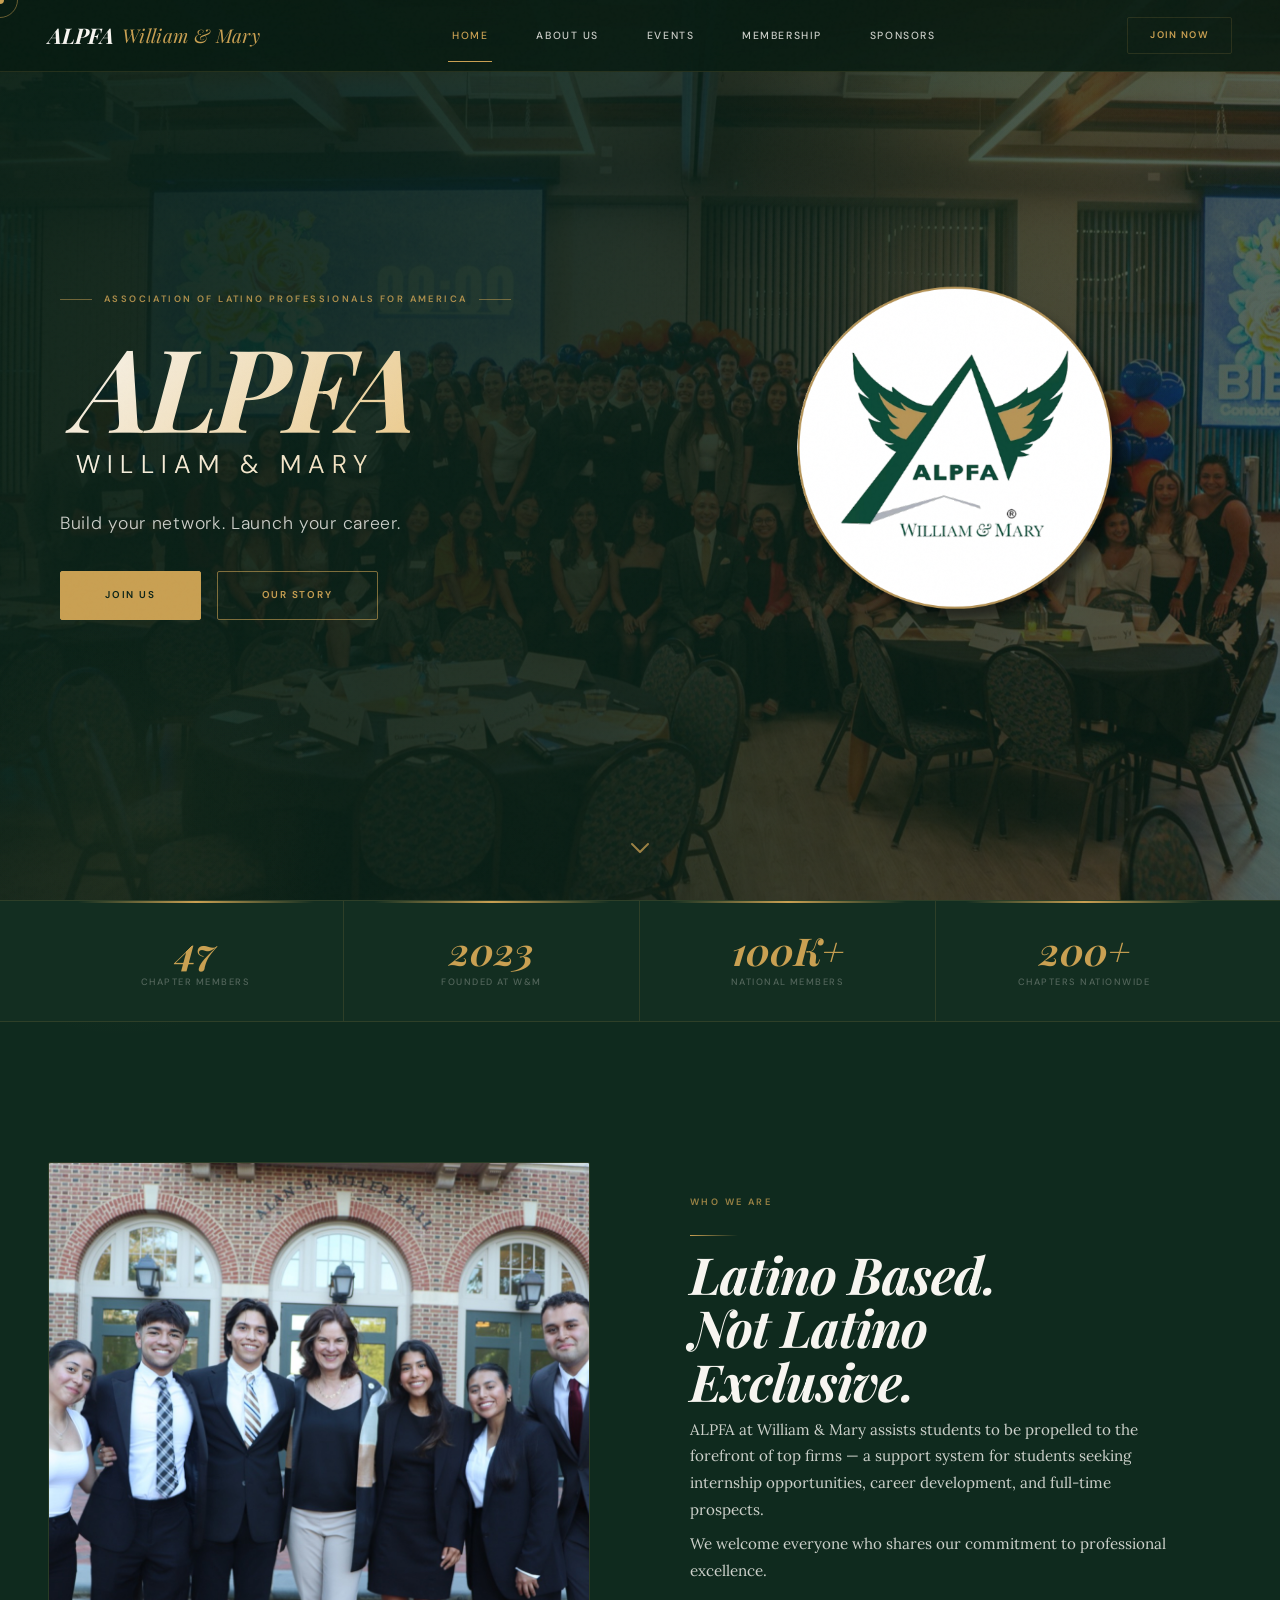
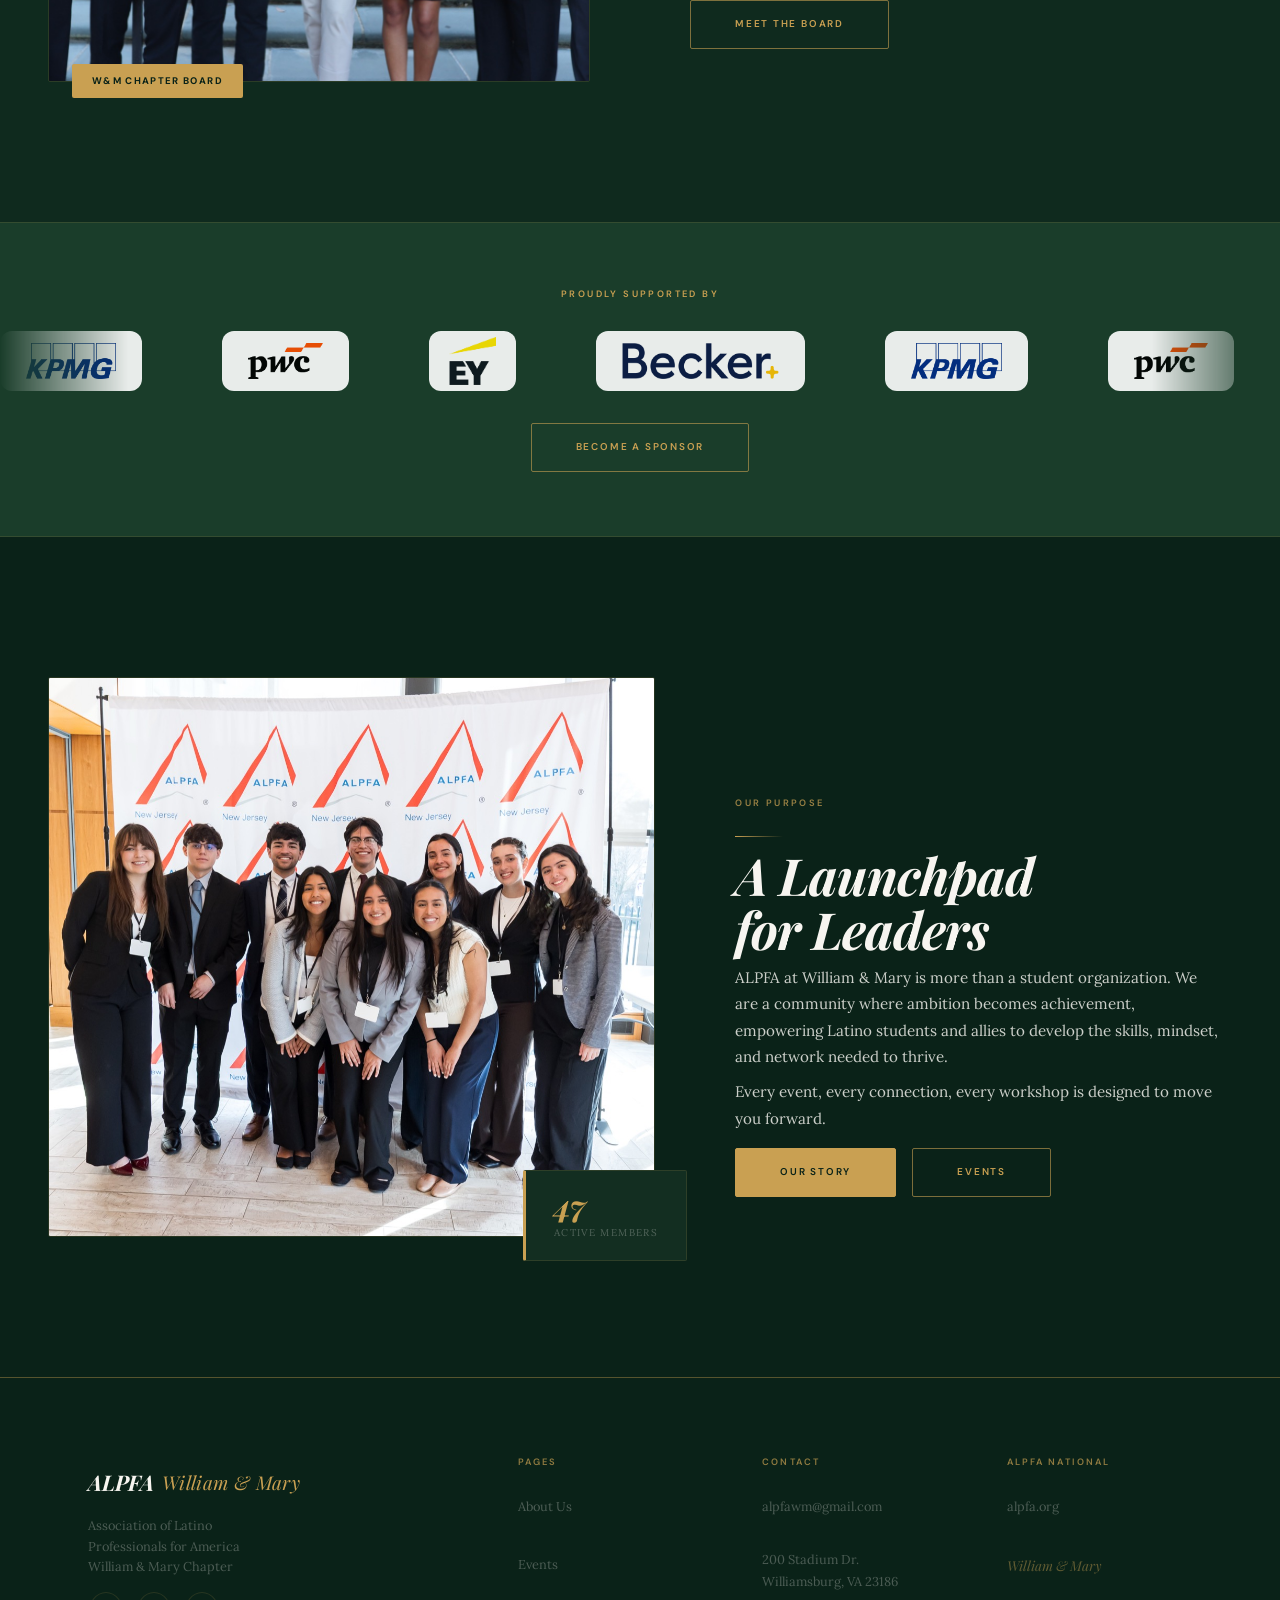
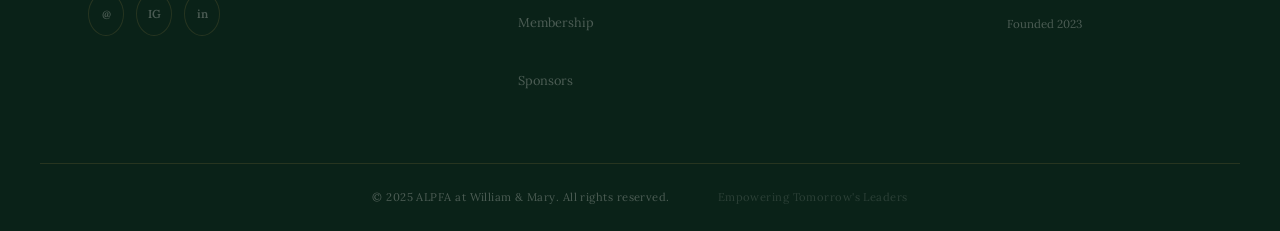
==== index.html @ 6ece6c18 "New ALPFA W&M logo on hero, reduce Past Events top spacing Co-Authored-By: Claude Sonnet 4.6 <norepl" ====
<!DOCTYPE html>
<html lang="en">
<head>
  <meta charset="UTF-8" />
  <meta name="viewport" content="width=device-width, initial-scale=1.0" />
  <title>ALPFA at William & Mary</title>
  <link rel="preconnect" href="https://fonts.googleapis.com" />
  <link rel="preconnect" href="https://fonts.gstatic.com" crossorigin />
  <link href="https://fonts.googleapis.com/css2?family=Lora:ital,wght@0,400;0,500;0,600;1,400&family=DM+Sans:wght@400;500;600;700&family=Playfair+Display:ital,wght@0,700;1,400;1,600;1,700&display=swap" rel="stylesheet" />
  <link rel="stylesheet" href="css/style.css" />
</head>
<body>

  <div class="cursor-dot" id="cursorDot"></div>
  <div class="cursor-ring" id="cursorRing"></div>

  <!-- NAV -->
  <header id="nav">
    <div class="nav-inner">
      <a href="index.html" class="logo-text">ALPFA <em>William &amp; Mary</em></a>
      <div class="nav-links">
        <a href="index.html" class="active">Home</a>
        <a href="about.html">About Us</a>
        <a href="events.html">Events</a>
        <a href="membership.html">Membership</a>
        <a href="sponsors.html">Sponsors</a>
      </div>
      <a href="membership.html" class="nav-cta">Join Now</a>
      <button class="hamburger" id="hamburger" aria-label="Menu">
        <span></span><span></span><span></span>
      </button>
    </div>
  </header>

  <div class="mobile-nav" id="mobileNav">
    <a href="index.html">Home</a>
    <a href="about.html">About Us</a>
    <a href="events.html">Events</a>
    <a href="membership.html">Membership</a>
    <a href="sponsors.html">Sponsors</a>
    <a href="membership.html" class="btn btn-gold" style="margin-top:8px;text-align:center;">Join Now</a>
  </div>

  <main>

    <!-- HERO — cinematic full-bleed, logo on right -->
    <section class="hero">
      <div class="hero-bg">
        <img src="images/hero.jpg" alt="ALPFA W&M Chapter" />
      </div>
      <div class="orb orb-1"></div>
      <div class="orb orb-2"></div>

      <div class="hero-content">
        <div class="hero-text" data-reveal="left">
          <p class="hero-eyebrow">Association of Latino Professionals for America</p>
          <h1 class="hero-title">ALPFA<span class="hero-subtitle">William &amp; Mary</span></h1>
          <p class="hero-tagline">Build your network. Launch your career.</p>
          <div class="hero-actions">
            <a href="membership.html" class="btn btn-gold">Join Us</a>
            <a href="about.html" class="btn btn-outline">Our Story</a>
          </div>
        </div>

        <div class="hero-right-col" data-reveal="fade">
          <div class="hero-logo-wrap">
            <img src="images/new alpfa logo.png" alt="ALPFA William &amp; Mary" class="hero-logo-img" />
          </div>
        </div>
      </div>

      <div class="hero-scroll">
        <svg viewBox="0 0 24 24" fill="none" stroke-width="1.5" stroke-linecap="round" stroke-linejoin="round">
          <polyline points="6 9 12 15 18 9"></polyline>
        </svg>
      </div>
    </section>

    <!-- STATS BAR -->
    <section class="stats-bar">
      <div class="stats-inner">
        <div class="stat-item" data-reveal="up">
          <span class="stat-num" data-count="47">47</span>
          <span class="stat-lbl">Chapter Members</span>
        </div>
        <div class="stat-item" data-reveal="up" style="transition-delay:.1s">
          <span class="stat-num">2023</span>
          <span class="stat-lbl">Founded at W&amp;M</span>
        </div>
        <div class="stat-item" data-reveal="up" style="transition-delay:.2s">
          <span class="stat-num" data-count="100" data-suffix="K+">100K+</span>
          <span class="stat-lbl">National Members</span>
        </div>
        <div class="stat-item" data-reveal="up" style="transition-delay:.3s">
          <span class="stat-num" data-count="200" data-suffix="+">200+</span>
          <span class="stat-lbl">Chapters Nationwide</span>
        </div>
      </div>
    </section>

    <!-- ABOUT PREVIEW — photo left, text right, wider image -->
    <section class="section section-mid">
      <div class="two-col">
        <div class="about-img-stack" data-reveal="left">
          <div class="image-frame" style="height:520px;">
            <img src="images/about.jpg" alt="ALPFA W&M Board" loading="lazy" style="object-position:center top;" />
          </div>
          <div class="img-caption-pill">W&amp;M Chapter Board</div>
        </div>
        <div class="col-content" data-reveal="right">
          <span class="section-label">Who We Are</span>
          <div class="gold-line"></div>
          <h2>Latino Based.<br />Not Latino<br />Exclusive.</h2>
          <p>ALPFA at William &amp; Mary assists students to be propelled to the forefront of top firms — a support system for students seeking internship opportunities, career development, and full-time prospects.</p>
          <p>We welcome everyone who shares our commitment to professional excellence.</p>
          <div class="actions">
            <a href="about.html" class="btn btn-outline">Meet the Board</a>
          </div>
        </div>
      </div>
    </section>

    <!-- SPONSOR MARQUEE -->
    <section class="sponsor-marquee-section">
      <p class="marquee-label" data-reveal="up">Proudly Supported By</p>
      <div class="marquee-track" aria-label="Our sponsors">
        <div class="marquee-inner">
          <img src="images/KPMG_blue_logo.svg.png" alt="KPMG" class="marquee-logo" />
          <img src="images/PwC_Company_Logo.svg.png" alt="PwC" class="marquee-logo" />
          <img src="images/EY_logo_2019.svg.png" alt="EY" class="marquee-logo marquee-logo-ey" />
          <img src="images/Becker_Professional_Education_logo.svg.png" alt="Becker" class="marquee-logo" />
          <img src="images/KPMG_blue_logo.svg.png" alt="KPMG" class="marquee-logo" />
          <img src="images/PwC_Company_Logo.svg.png" alt="PwC" class="marquee-logo" />
          <img src="images/EY_logo_2019.svg.png" alt="EY" class="marquee-logo marquee-logo-ey" />
          <img src="images/Becker_Professional_Education_logo.svg.png" alt="Becker" class="marquee-logo" />
        </div>
        <div class="marquee-inner" aria-hidden="true">
          <img src="images/KPMG_blue_logo.svg.png" alt="" class="marquee-logo" />
          <img src="images/PwC_Company_Logo.svg.png" alt="" class="marquee-logo" />
          <img src="images/EY_logo_2019.svg.png" alt="" class="marquee-logo" />
          <img src="images/Becker_Professional_Education_logo.svg.png" alt="" class="marquee-logo" />
          <img src="images/KPMG_blue_logo.svg.png" alt="" class="marquee-logo" />
          <img src="images/PwC_Company_Logo.svg.png" alt="" class="marquee-logo" />
          <img src="images/EY_logo_2019.svg.png" alt="" class="marquee-logo" />
          <img src="images/Becker_Professional_Education_logo.svg.png" alt="" class="marquee-logo" />
        </div>
      </div>
      <a href="sponsors.html" class="btn btn-outline" data-reveal="up" style="margin-top:32px;">Become a Sponsor</a>
    </section>

    <!-- MISSION — Our Purpose -->
    <section class="section section-deep">
      <div class="mission-layout">
        <div class="mission-image-col" data-reveal="left">
          <div class="image-frame" style="height:560px;">
            <img src="images/dc.jpg" alt="ALPFA W&M members" loading="lazy" />
          </div>
          <div class="float-card" data-reveal="up" style="transition-delay:.3s">
            <strong>47</strong>
            <span>Active Members</span>
          </div>
        </div>
        <div class="col-content" data-reveal="right">
          <span class="section-label" style="margin-top:80px;">Our Purpose</span>
          <div class="gold-line"></div>
          <h2>A Launchpad<br />for Leaders</h2>
          <p>ALPFA at William &amp; Mary is more than a student organization. We are a community where ambition becomes achievement, empowering Latino students and allies to develop the skills, mindset, and network needed to thrive.</p>
          <p>Every event, every connection, every workshop is designed to move you forward.</p>
          <div class="actions" style="margin-top:8px;">
            <a href="about.html" class="btn btn-gold">Our Story</a>
            <a href="events.html" class="btn btn-outline">Events</a>
          </div>
        </div>
      </div>
    </section>

  </main>

  <!-- FOOTER -->
  <footer>
    <div class="footer-inner">
      <div class="footer-brand">
        <a href="index.html" class="logo-text">ALPFA <em>William &amp; Mary</em></a>
        <p>Association of Latino Professionals for America<br />William &amp; Mary Chapter</p>
        <div class="footer-socials">
          <a href="mailto:alpfawm@gmail.com" aria-label="Email">@</a>
          <a href="https://www.instagram.com/alpfawm/" target="_blank" rel="noopener" aria-label="Instagram">IG</a>
          <a href="https://www.linkedin.com/company/alpfa-at-william-mary/" target="_blank" rel="noopener" aria-label="LinkedIn">in</a>
        </div>
      </div>
      <div class="footer-col">
        <h4>Pages</h4>
        <a href="about.html">About Us</a>
        <a href="events.html">Events</a>
        <a href="membership.html">Membership</a>
        <a href="sponsors.html">Sponsors</a>
      </div>
      <div class="footer-col">
        <h4>Contact</h4>
        <p>alpfawm@gmail.com</p>
        <p>200 Stadium Dr.<br />Williamsburg, VA 23186</p>
      </div>
      <div class="footer-col">
        <h4>ALPFA National</h4>
        <a href="https://alpfa.org" target="_blank" rel="noopener">alpfa.org</a>
        <p class="wm-text">William &amp; Mary</p>
        <p style="font-size:0.72rem;color:var(--white-faint);">Founded 2023</p>
      </div>
    </div>
    <div class="footer-bottom">
      <p>© 2025 ALPFA at William &amp; Mary. All rights reserved.</p>
      <p style="opacity:0.5;">Empowering Tomorrow's Leaders</p>
    </div>
  </footer>

  <script src="js/main.js"></script>
</body>
</html>
---- css/style.css ----
/* ============================================
   ALPFA W&M — Design System
   Playfair Display + Inter
   ============================================ */

@import url('https://fonts.googleapis.com/css2?family=Lora:ital,wght@0,400;0,500;0,600;1,400&family=DM+Sans:wght@400;500;600;700&family=Playfair+Display:ital,wght@0,700;1,400;1,600;1,700&display=swap');
/* font-display handled by Google Fonts &display=swap param */

/* ============================================
   VARIABLES
   ============================================ */

:root {
  --green-deep:  #0A2218;
  --green-mid:   #0F2A1E;
  --green-card:  #132E21;
  --green-light: #1A3D2A;
  --gold:        #C9A052;
  --gold-light:  #E8C27A;
  --gold-dim:    rgba(201,160,82,0.15);
  --gold-glow:   rgba(201,160,82,0.08);
  --white:       #F7F5F0;
  --white-dim:   rgba(247,245,240,0.82);
  --white-faint: rgba(247,245,240,0.28);
  --glass:       rgba(8,28,18,0.85);
  --nav-h:       72px;
}

/* ============================================
   RESET + BASE
   ============================================ */

*, *::before, *::after { box-sizing: border-box; margin: 0; padding: 0; }

html {
  scroll-behavior: smooth;
  font-size: 16px;
  cursor: none;
}

body {
  font-family: 'Lora', Georgia, serif;
  background: var(--green-deep);
  color: var(--white-dim);
  line-height: 1.7;
  -webkit-font-smoothing: antialiased;
  -moz-osx-font-smoothing: grayscale;
  overflow-x: hidden;
}

h1, h2, h3, h4 {
  font-family: 'Playfair Display', Georgia, serif;
  font-style: italic;
  color: var(--white);
  line-height: 1.05;
}

a { color: inherit; text-decoration: none; }

img {
  display: block;
  width: 100%;
  height: 100%;
  object-fit: cover;
}

/* ============================================
   CUSTOM CURSOR
   ============================================ */

.cursor-dot {
  position: fixed;
  width: 8px; height: 8px;
  background: var(--gold);
  border-radius: 50%;
  pointer-events: none;
  z-index: 99999;
  transform: translate(-50%, -50%);
  transition: transform 0.1s ease, width 0.3s ease, height 0.3s ease, opacity 0.3s ease;
  mix-blend-mode: normal;
}

.cursor-ring {
  position: fixed;
  width: 36px; height: 36px;
  border: 1px solid rgba(201,160,82,0.5);
  border-radius: 50%;
  pointer-events: none;
  z-index: 99998;
  transform: translate(-50%, -50%);
  transition: transform 0.12s ease, width 0.3s ease, height 0.3s ease, opacity 0.3s ease, border-color 0.3s ease;
}

.cursor-dot.hover  { width: 14px; height: 14px; }
.cursor-ring.hover { width: 56px; height: 56px; border-color: rgba(201,160,82,0.8); }

/* ============================================
   NOISE TEXTURE OVERLAY
   ============================================ */

body::before {
  content: '';
  position: fixed;
  inset: 0;
  background-image: url("data:image/svg+xml,%3Csvg viewBox='0 0 256 256' xmlns='http://www.w3.org/2000/svg'%3E%3Cfilter id='noise'%3E%3CfeTurbulence type='fractalNoise' baseFrequency='0.9' numOctaves='4' stitchTiles='stitch'/%3E%3C/filter%3E%3Crect width='100%25' height='100%25' filter='url(%23noise)' opacity='0.04'/%3E%3C/svg%3E");
  pointer-events: none;
  z-index: 9998;
  opacity: 0.4;
}

/* ============================================
   UTILITIES
   ============================================ */

.container {
  max-width: 1200px;
  margin: 0 auto;
  padding: 0 48px;
}

.section-label {
  display: block;
  font-family: 'DM Sans', sans-serif;
  font-style: normal;
  font-size: 0.58rem;
  font-weight: 600;
  letter-spacing: 0.26em;
  text-transform: uppercase;
  color: var(--gold);
  opacity: 0.75;
  margin-bottom: 16px;
}

.logo-text {
  font-family: 'Playfair Display', Georgia, serif;
  font-style: italic;
  font-size: 1.35rem;
  font-weight: 700;
  color: var(--white);
  letter-spacing: -0.01em;
  display: flex;
  align-items: center;
  gap: 8px;
}

.logo-text em {
  color: var(--gold);
  font-style: italic;
  font-size: 0.88em;
  font-weight: 400;
  letter-spacing: 0.02em;
}

.logo-img {
  height: 40px;
  width: auto;
  mix-blend-mode: multiply;
  filter: brightness(1.1) contrast(1.1);
  flex-shrink: 0;
}

/* On dark bg, multiply blends white to transparent */
#nav .logo-img,
footer .logo-img {
  mix-blend-mode: screen;
  filter: brightness(1.8) saturate(0.8);
  opacity: 0.92;
}

/* Buttons */
.btn {
  display: inline-block;
  font-family: 'DM Sans', sans-serif;
  font-style: normal;
  font-size: 0.62rem;
  font-weight: 600;
  letter-spacing: 0.18em;
  text-transform: uppercase;
  padding: 15px 44px;
  border-radius: 2px;
  cursor: none;
  transition: all 0.35s cubic-bezier(0.16,1,0.3,1);
  position: relative;
  overflow: hidden;
}

.btn::after {
  content: '';
  position: absolute;
  inset: 0;
  background: rgba(255,255,255,0.08);
  opacity: 0;
  transition: opacity 0.3s ease;
}

.btn:hover::after { opacity: 1; }

.btn-gold {
  background: var(--gold);
  color: var(--green-deep);
  border: 1px solid var(--gold);
}

.btn-gold:hover {
  background: var(--gold-light);
  box-shadow: 0 0 50px rgba(201,160,82,0.4);
  transform: translateY(-2px);
}

.btn-outline {
  background: transparent;
  color: var(--gold);
  border: 1px solid rgba(201,160,82,0.6);
}

.btn-outline:hover {
  border-color: var(--gold);
  background: rgba(201,160,82,0.08);
  box-shadow: 0 0 30px rgba(201,160,82,0.15);
  transform: translateY(-2px);
}

/* Image frames */
.image-frame {
  position: relative;
  width: 100%;
  height: 100%;
  overflow: hidden;
  border: 1px solid var(--gold-dim);
  border-radius: 2px;
}

.image-frame img {
  position: absolute;
  inset: 0;
  opacity: 0;
  transition: opacity 0.6s ease;
}

/* JS adds .loaded — but also fade in on natural load */
.image-frame img.loaded { opacity: 1; }
.image-frame img[src]:not([src=""]) { opacity: 1; }

.img-placeholder {
  width: 100%;
  height: 100%;
  min-height: 360px;
  background: linear-gradient(135deg, var(--green-card) 0%, var(--green-light) 100%);
  display: flex;
  flex-direction: column;
  align-items: center;
  justify-content: center;
  gap: 12px;
  border: 1px dashed rgba(201,160,82,0.2);
}

.img-placeholder span {
  font-family: 'DM Sans', sans-serif;
  font-style: normal;
  font-size: 0.58rem;
  letter-spacing: 0.2em;
  text-transform: uppercase;
  color: rgba(201,160,82,0.35);
}

.img-placeholder svg {
  width: 32px;
  height: 32px;
  opacity: 0.2;
  fill: var(--gold);
}

/* Dividers */
.gold-line {
  width: 48px; height: 1px;
  background: linear-gradient(90deg, var(--gold), transparent);
  margin-bottom: 4px;
}

/* ============================================
   SCROLL REVEAL
   ============================================ */

[data-reveal] {
  opacity: 0;
  transition: opacity 0.9s cubic-bezier(0.16,1,0.3,1),
              transform 0.9s cubic-bezier(0.16,1,0.3,1);
}

[data-reveal="up"]    { transform: translateY(48px); }
[data-reveal="left"]  { transform: translateX(-48px); }
[data-reveal="right"] { transform: translateX(48px); }
[data-reveal="fade"]  { transform: none; }
[data-reveal="scale"] { transform: scale(0.94); }

[data-reveal].visible {
  opacity: 1;
  transform: none;
}

/* ============================================
   NAV
   ============================================ */

#nav {
  position: fixed;
  top: 0; left: 0; right: 0;
  z-index: 9000;
  height: var(--nav-h);
  background: var(--glass);
  backdrop-filter: blur(28px);
  -webkit-backdrop-filter: blur(28px);
  border-bottom: 1px solid var(--gold-dim);
  transition: background 0.4s ease;
}

#nav.scrolled { background: rgba(8,28,18,0.97); }

.nav-inner {
  max-width: 1280px;
  margin: 0 auto;
  padding: 0 48px;
  height: 100%;
  display: flex;
  align-items: center;
  justify-content: space-between;
}

.nav-links {
  display: flex;
  align-items: center;
  gap: 40px;
}

.nav-links a {
  font-family: 'DM Sans', sans-serif;
  font-style: normal;
  font-size: 0.65rem;
  font-weight: 500;
  letter-spacing: 0.15em;
  text-transform: uppercase;
  color: var(--white-dim);
  position: relative;
  cursor: none;
  transition: color 0.25s ease;
  padding: 12px 4px;
  min-height: 44px;
  display: inline-flex;
  align-items: center;
}

.nav-links a::after {
  content: '';
  position: absolute;
  bottom: -4px; left: 0;
  width: 0; height: 1px;
  background: var(--gold);
  transition: width 0.35s cubic-bezier(0.16,1,0.3,1);
}

.nav-links a:hover,
.nav-links a.active { color: var(--gold); }

.nav-links a:hover::after,
.nav-links a.active::after { width: 100%; }

.nav-cta {
  font-family: 'DM Sans', sans-serif;
  font-style: normal;
  font-size: 0.6rem;
  font-weight: 600;
  letter-spacing: 0.14em;
  text-transform: uppercase;
  color: var(--gold);
  border: 1px solid var(--gold-dim);
  padding: 9px 22px;
  border-radius: 2px;
  cursor: none;
  transition: all 0.3s ease;
}

.nav-cta:hover {
  background: var(--gold);
  color: var(--green-deep);
  border-color: var(--gold);
}

.hamburger {
  display: none;
  flex-direction: column;
  gap: 6px;
  cursor: none;
  background: none;
  border: none;
  padding: 4px;
}

.hamburger span {
  display: block;
  width: 22px; height: 1px;
  background: var(--white-dim);
  transition: all 0.3s ease;
}

/* ============================================
   MOBILE NAV DROPDOWN
   ============================================ */

.mobile-nav {
  display: none;
  position: fixed;
  top: var(--nav-h);
  left: 0; right: 0;
  background: rgba(8,28,18,0.98);
  backdrop-filter: blur(20px);
  -webkit-backdrop-filter: blur(20px);
  border-bottom: 1px solid var(--gold-dim);
  padding: 24px 32px 32px;
  flex-direction: column;
  gap: 18px;
  z-index: 8999;
  transform: translateY(-8px);
  opacity: 0;
  transition: opacity 0.3s ease, transform 0.3s ease;
}

.mobile-nav.open {
  display: flex;
  opacity: 1;
  transform: translateY(0);
}

.mobile-nav a {
  font-family: 'DM Sans', sans-serif;
  font-size: 0.82rem;
  font-weight: 500;
  letter-spacing: 0.1em;
  text-transform: uppercase;
  color: var(--white-dim);
  padding: 8px 0;
  border-bottom: 1px solid var(--gold-dim);
  transition: color 0.25s ease;
}

.mobile-nav a:hover { color: var(--gold); }
.mobile-nav a:last-child { border-bottom: none; }

/* ============================================
   SPONSOR CARD (large display on sponsors page)
   ============================================ */

.sponsor-card-lg {
  display: flex;
  flex-direction: column;
  align-items: center;
  padding: 36px 48px;
  background: var(--green-card);
  border: 1px solid var(--gold-dim);
  border-radius: 3px;
  transition: border-color 0.35s ease, box-shadow 0.35s ease, transform 0.35s ease;
  cursor: default;
}

.sponsor-card-lg:hover {
  border-color: rgba(201,160,82,0.4);
  box-shadow: 0 20px 60px rgba(0,0,0,0.3), 0 0 40px rgba(201,160,82,0.08);
  transform: translateY(-3px);
}

/* ============================================
   PAGE HERO (inner pages)
   ============================================ */

.page-hero {
  padding: calc(var(--nav-h) + 48px) 0 32px;
  text-align: center;
  position: relative;
  overflow: hidden;
}

.page-hero::before {
  content: '';
  position: absolute;
  top: 0; left: 50%; transform: translateX(-50%);
  width: 600px; height: 600px;
  background: radial-gradient(circle, rgba(201,160,82,0.07) 0%, transparent 65%);
  pointer-events: none;
}

.page-hero h1 {
  font-size: clamp(3rem, 6vw, 5.5rem);
  letter-spacing: -0.02em;
  margin-bottom: 16px;
  background: linear-gradient(135deg, #F7F5F0 0%, #E8C27A 40%, #C9A052 60%, #F7F5F0 100%);
  background-size: 250% auto;
  -webkit-background-clip: text;
  -webkit-text-fill-color: transparent;
  background-clip: text;
  animation: shimmer 6s ease-in-out infinite;
}

.page-hero p {
  font-size: 0.85rem;
  color: var(--white-faint);
  letter-spacing: 0.1em;
}

/* ============================================
   HOMEPAGE HERO
   ============================================ */

.hero {
  position: relative;
  min-height: 100vh;
  display: flex;
  align-items: center;
  overflow: visible;
  background: var(--green-deep);
}

/* Full-bleed bg photo with overlay */
.hero-bg {
  position: absolute;
  inset: 0;
  z-index: 0;
}

.hero-bg img {
  position: absolute;
  inset: 0;
  width: 100%;
  height: 100%;
  object-fit: cover;
  object-position: center top;
  opacity: 1;
}

.hero-bg .img-placeholder { min-height: 100vh; border: none; }

.hero-bg::after {
  content: '';
  position: absolute;
  inset: 0;
  background: linear-gradient(
    105deg,
    rgba(10,34,24,0.97) 0%,
    rgba(10,34,24,0.88) 50%,
    rgba(10,34,24,0.65) 100%
  );
  z-index: 1;
}

/* Glow orbs */
.orb {
  position: absolute;
  border-radius: 50%;
  pointer-events: none;
  z-index: 1;
  animation: orbFloat 10s ease-in-out infinite;
}

.orb-1 {
  width: 800px; height: 800px;
  top: -30%; right: -15%;
  background: radial-gradient(circle, rgba(201,160,82,0.09) 0%, transparent 60%);
}

.orb-2 {
  width: 500px; height: 500px;
  bottom: -20%; left: -10%;
  background: radial-gradient(circle, rgba(201,160,82,0.05) 0%, transparent 60%);
  animation-delay: -5s;
  animation-direction: reverse;
}

@keyframes orbFloat {
  0%, 100% { transform: translate(0,0) scale(1); }
  33%       { transform: translate(30px,-20px) scale(1.05); }
  66%       { transform: translate(-20px,30px) scale(0.97); }
}

.hero-content {
  position: relative;
  z-index: 2;
  width: 100%;
  padding: calc(var(--nav-h) + 60px) 48px 120px 60px;
  max-width: 1280px;
  margin: 0 auto;
  display: grid;
  grid-template-columns: 1fr 1fr;
  gap: 0;
  align-items: center;
}

.hero-text { display: flex; flex-direction: column; gap: 0; }

.hero-eyebrow {
  font-family: 'DM Sans', sans-serif;
  font-size: 0.58rem;
  font-weight: 600;
  letter-spacing: 0.26em;
  text-transform: uppercase;
  color: var(--gold);
  opacity: 0.85;
  margin-bottom: 24px;
  display: flex;
  align-items: center;
  gap: 12px;
}

.hero-eyebrow::before,
.hero-eyebrow::after {
  content: '';
  display: block;
  width: 32px; height: 1px;
  background: var(--gold);
  opacity: 0.6;
  flex-shrink: 0;
}

.hero-title {
  font-size: clamp(4.5rem, 9vw, 9.5rem);
  font-weight: 700;
  line-height: 0.92;
  letter-spacing: -0.03em;
  margin-bottom: 32px;
  padding-left: 16px;
  background: linear-gradient(135deg, #F7F5F0 0%, #E8C27A 35%, #C9A052 55%, #F7F5F0 100%);
  background-size: 250% auto;
  -webkit-background-clip: text;
  -webkit-text-fill-color: transparent;
  background-clip: text;
  animation: shimmer 6s ease-in-out infinite;
}

@keyframes shimmer {
  0%, 100% { background-position: 0% center; }
  50%       { background-position: 100% center; }
}

.hero-subtitle {
  display: block;
  font-family: 'DM Sans', sans-serif;
  font-style: normal;
  font-weight: 300;
  font-size: clamp(1rem, 2vw, 1.6rem);
  letter-spacing: 0.28em;
  text-transform: uppercase;
  background: transparent !important;
  background-image: none !important;
  -webkit-background-clip: unset !important;
  background-clip: unset !important;
  -webkit-text-fill-color: rgba(247,245,240,0.5) !important;
  color: rgba(247,245,240,0.5);
  animation: none !important;
  margin-top: 14px;
  line-height: 1;
}

.hero-tagline {
  font-family: 'DM Sans', sans-serif;
  font-size: clamp(0.9rem, 1.5vw, 1.1rem);
  font-weight: 300;
  color: var(--white-dim);
  letter-spacing: 0.04em;
  line-height: 1.7;
  margin-bottom: 32px;
  max-width: 440px;
}

.hero-actions { display: flex; gap: 16px; align-items: center; flex-wrap: wrap; }

.hero-scroll {
  position: absolute;
  bottom: 36px;
  left: 50%;
  transform: translateX(-50%);
  z-index: 2;
  display: flex;
  flex-direction: column;
  align-items: center;
  gap: 0;
  cursor: none;
}

.hero-scroll span { display: none; }

.scroll-line { display: none; }

.hero-scroll svg {
  width: 32px; height: 32px;
  stroke: var(--gold);
  opacity: 0.75;
  animation: chevronBounce 2s ease-in-out infinite;
}

@keyframes chevronBounce {
  0%, 100% { transform: translateY(0); opacity: 0.75; }
  50%       { transform: translateY(10px); opacity: 1; }
}

.hero-image-wrap { position: relative; }

.hero-image-wrap .image-frame {
  aspect-ratio: 4/3;
  box-shadow: 0 40px 120px rgba(0,0,0,0.5), 0 0 0 1px var(--gold-dim);
  animation: heroGlow 5s 2s ease-in-out infinite;
}

.hero-image-wrap .img-placeholder { min-height: 420px; }

@keyframes heroGlow {
  0%, 100% { box-shadow: 0 40px 120px rgba(0,0,0,0.5), 0 0 30px rgba(201,160,82,0.08); }
  50%       { box-shadow: 0 40px 120px rgba(0,0,0,0.5), 0 0 60px rgba(201,160,82,0.18); }
}

.hero-image-tag {
  position: absolute;
  bottom: -20px; right: -20px;
  background: var(--green-card);
  border: 1px solid var(--gold-dim);
  padding: 16px 24px;
  border-radius: 2px;
}

.hero-image-tag strong {
  display: block;
  font-family: 'Playfair Display', serif;
  font-style: italic;
  font-size: 1.5rem;
  color: var(--gold);
  line-height: 1;
}

.hero-image-tag span {
  font-size: 0.58rem;
  letter-spacing: 0.16em;
  text-transform: uppercase;
  color: var(--white-faint);
}

/* ============================================
   HERO RIGHT COL — editorial stat stack
   ============================================ */

.hero-right-col {
  display: flex;
  flex-direction: column;
  align-items: center;
  justify-content: center;
  position: relative;
  z-index: 2;
  padding-left: 48px;
}

.hero-logo-wrap {
  display: inline-block;
}


.hero-logo-img {
  width: 100%;
  max-width: 350px;
  height: auto;
  object-fit: contain;
  display: block;
  animation: logoFloat 3.5s ease-in-out infinite;
}

@keyframes logoFloat {
  0%, 100% { transform: translateY(0); }
  50%       { transform: translateY(-20px); }
}

@media (prefers-reduced-motion: reduce) {
  .hero-logo-img { animation: none; }
}

.hero-stat-stack {
  display: flex;
  flex-direction: column;
  gap: 28px;
}

.hero-stat-item {
  display: flex;
  flex-direction: column;
  gap: 4px;
}

.hero-stat-n {
  font-family: 'Playfair Display', Georgia, serif;
  font-style: italic;
  font-size: clamp(2rem, 3.5vw, 3rem);
  font-weight: 700;
  color: var(--gold);
  line-height: 1;
}

.hero-stat-l {
  font-family: 'DM Sans', sans-serif;
  font-size: 0.6rem;
  font-weight: 500;
  letter-spacing: 0.16em;
  text-transform: uppercase;
  color: var(--white-faint);
}

.hero-right-quote {
  font-family: 'Playfair Display', Georgia, serif;
  font-style: italic;
  font-size: 0.9rem;
  color: rgba(247,245,240,0.25);
  line-height: 1.6;
  max-width: 220px;
  border-top: 1px solid rgba(201,160,82,0.12);
  padding-top: 24px;
}

/* ============================================
   MISSION — ASYMMETRIC LAYOUT
   ============================================ */

.mission-layout {
  max-width: 1200px;
  margin: 0 auto;
  display: grid;
  grid-template-columns: 1.1fr 0.9fr;
  gap: 80px;
  align-items: center;
  position: relative;
}

.mission-watermark-wrap {
  width: 100%;
  overflow: hidden;
  text-align: left;
  margin-bottom: 16px;
  pointer-events: none;
  max-width: 1200px;
  margin-left: auto;
  margin-right: auto;
}

.section-watermark {
  display: block;
  font-family: 'Playfair Display', Georgia, serif;
  font-style: italic;
  font-size: clamp(4rem, 14vw, 11rem);
  font-weight: 700;
  color: var(--gold);
  opacity: 1;
  pointer-events: none;
  user-select: none;
  letter-spacing: 0.08em;
  line-height: 1;
  white-space: nowrap;
}

.mission-image-col {
  position: relative;
  z-index: 2;
}

.mission-text-col {
  display: flex;
  flex-direction: column;
  gap: 12px;
  position: relative;
  z-index: 2;
}

.float-card {
  position: absolute;
  bottom: -24px;
  right: -32px;
  background: var(--green-card);
  border: 1px solid var(--gold-dim);
  border-left: 3px solid var(--gold);
  padding: 18px 28px;
  border-radius: 2px;
  display: flex;
  flex-direction: column;
  gap: 4px;
}

.float-card strong {
  font-family: 'Playfair Display', Georgia, serif;
  font-style: italic;
  font-size: 2rem;
  color: var(--gold);
  line-height: 1;
}

.float-card span {
  font-size: 0.62rem;
  letter-spacing: 0.14em;
  text-transform: uppercase;
  color: var(--white-faint);
}

/* ============================================
   VALUES STRIP
   ============================================ */

.values-strip {
  background: var(--green-card);
  border-top: 1px solid var(--gold-dim);
  border-bottom: 1px solid var(--gold-dim);
  padding: 72px 48px;
}

.values-inner {
  max-width: 1200px;
  margin: 0 auto;
  display: grid;
  grid-template-columns: 1fr auto 1fr auto 1fr auto 1fr;
  gap: 0;
  align-items: start;
}

.value-item {
  display: flex;
  flex-direction: column;
  gap: 12px;
  padding: 0 40px;
}

.value-item:first-child { padding-left: 0; }
.value-item:last-child { padding-right: 0; }

.value-divider {
  width: 1px;
  height: 100%;
  min-height: 120px;
  background: var(--gold-dim);
  align-self: stretch;
}

.value-num {
  font-family: 'DM Sans', sans-serif;
  font-size: 0.52rem;
  font-weight: 700;
  letter-spacing: 0.2em;
  color: var(--gold);
  opacity: 0.5;
}

.value-title {
  font-family: 'Playfair Display', Georgia, serif;
  font-style: italic;
  font-size: 1.35rem;
  color: var(--white);
  font-weight: 700;
}

.value-text {
  font-family: 'DM Sans', sans-serif;
  font-size: 0.82rem;
  line-height: 1.75;
  color: var(--white-faint);
}

/* ============================================
   ABOUT IMAGE STACK
   ============================================ */

.about-img-stack {
  position: relative;
}

.img-caption-pill {
  position: absolute;
  bottom: -16px;
  left: 24px;
  background: var(--gold);
  color: var(--green-deep);
  font-family: 'DM Sans', sans-serif;
  font-size: 0.6rem;
  font-weight: 700;
  letter-spacing: 0.14em;
  text-transform: uppercase;
  padding: 9px 20px;
  border-radius: 2px;
}

/* ============================================
   SPONSOR MARQUEE
   ============================================ */

.sponsor-marquee-section {
  padding: 64px 0;
  background: var(--green-light);
  border-top: 1px solid var(--gold-dim);
  border-bottom: 1px solid var(--gold-dim);
  display: flex;
  flex-direction: column;
  align-items: center;
  gap: 0;
  overflow: hidden;
}

.marquee-label {
  font-family: 'DM Sans', sans-serif;
  font-size: 0.58rem;
  font-weight: 600;
  letter-spacing: 0.26em;
  text-transform: uppercase;
  color: var(--gold);
  opacity: 0.7;
  margin-bottom: 28px;
}

.marquee-track {
  width: 100%;
  overflow: hidden;
  position: relative;
  display: flex;
  gap: 80px;
  mask-image: linear-gradient(90deg, transparent, black 10%, black 90%, transparent);
  -webkit-mask-image: linear-gradient(90deg, transparent, black 10%, black 90%, transparent);
}

.marquee-inner {
  display: flex;
  align-items: center;
  gap: 80px;
  flex-shrink: 0;
  animation: marqueeScroll 22s linear infinite;
}

.marquee-logo {
  height: 60px;
  width: auto;
  object-fit: contain;
  flex-shrink: 0;
  background: #fff;
  border-radius: 12px;
  padding: 12px 26px;
  opacity: 0.9;
  transition: opacity 0.3s ease;
}

.marquee-logo:hover { opacity: 1; }

.marquee-logo-ey { padding: 6px 20px; }

.marquee-inner span {
  font-family: 'Playfair Display', Georgia, serif;
  font-style: italic;
  font-size: clamp(1.4rem, 2.5vw, 2rem);
  font-weight: 700;
  color: var(--white);
  white-space: nowrap;
  transition: color 0.3s ease;
}

.marquee-inner span:hover { color: var(--gold); }

.marquee-dot {
  font-family: 'DM Sans', sans-serif !important;
  font-style: normal !important;
  font-size: 1rem !important;
  color: var(--gold) !important;
  opacity: 0.4;
}

@keyframes marqueeScroll {
  from { transform: translateX(0); }
  to   { transform: translateX(-100%); }
}

@media (prefers-reduced-motion: reduce) {
  .marquee-inner { animation: none; }
}

/* ============================================
   STATS BAR
   ============================================ */

.stats-bar {
  background: var(--green-card);
  border-top: 1px solid var(--gold-dim);
  border-bottom: 1px solid var(--gold-dim);
  padding: 0 48px;
  position: relative;
  z-index: 2;
}

.stats-inner {
  max-width: 1200px;
  margin: 0 auto;
  display: grid;
  grid-template-columns: repeat(4, 1fr);
  height: 120px;
}

.stat-item {
  display: flex;
  flex-direction: column;
  align-items: center;
  justify-content: center;
  gap: 6px;
  padding: 0 24px;
  border-right: 1px solid var(--gold-dim);
  position: relative;
}

.stat-item:last-child { border-right: none; }

.stat-item::before {
  content: '';
  position: absolute;
  top: 0; left: 50%;
  transform: translateX(-50%) scaleX(0);
  width: 80%; height: 2px;
  background: linear-gradient(90deg, transparent, var(--gold), transparent);
  transition: transform 0.5s ease;
}

.stat-item.visible::before { transform: translateX(-50%) scaleX(1); }

.stat-num {
  font-family: 'Playfair Display', Georgia, serif;
  font-style: italic;
  font-size: clamp(1.8rem, 3vw, 2.5rem);
  font-weight: 700;
  color: var(--gold);
  line-height: 1;
}

.stat-lbl {
  font-family: 'DM Sans', sans-serif;
  font-size: 0.58rem;
  font-weight: 500;
  letter-spacing: 0.16em;
  text-transform: uppercase;
  color: var(--white-faint);
  text-align: center;
}

/* ============================================
   SECTIONS — SHARED
   ============================================ */

.section {
  padding: 140px 48px;
  position: relative;
  overflow: hidden;
}

.section-mid   { background: var(--green-mid); }
.section-card  { background: var(--green-card); }
.section-deep  { background: var(--green-deep); }

/* Diagonal cuts */
.cut-both {
  clip-path: polygon(0 80px, 100% 0, 100% calc(100% - 80px), 0 100%);
  padding-top: 160px;
  padding-bottom: 160px;
  margin-top: -80px;
  margin-bottom: -80px;
  position: relative;
  z-index: 2;
  isolation: isolate;
}

.cut-top {
  clip-path: polygon(0 60px, 100% 0, 100% 100%, 0 100%);
  margin-top: -60px;
  padding-top: 180px;
}

.cut-top-rev {
  clip-path: polygon(0 0, 100% 60px, 100% 100%, 0 100%);
  margin-top: -60px;
  padding-top: 180px;
}

.two-col {
  max-width: 1200px;
  margin: 0 auto;
  display: grid;
  grid-template-columns: 1fr 1fr;
  gap: 100px;
  align-items: center;
  position: relative;
  z-index: 1;
}

.two-col.flip { direction: rtl; }
.two-col.flip > * { direction: ltr; }

.col-content { display: flex; flex-direction: column; gap: 8px; }

.col-content h2 {
  font-size: clamp(2.2rem, 4vw, 3.6rem);
  letter-spacing: -0.02em;
}

.col-content h2.gold { color: var(--gold); text-shadow: 0 0 60px rgba(201,160,82,0.15); }

.col-content p {
  font-size: 0.95rem;
  line-height: 1.75;
  color: var(--white-dim);
  max-width: 54ch;
}

.col-content .actions { display: flex; gap: 16px; margin-top: 8px; flex-wrap: wrap; }

/* ============================================
   SPONSORS STRIP
   ============================================ */

.sponsors-strip {
  padding: 80px 48px;
  background: var(--green-light);
  border-top: 1px solid var(--gold-dim);
  border-bottom: 1px solid var(--gold-dim);
}

.sponsors-strip-inner {
  max-width: 1200px;
  margin: 0 auto;
  display: flex;
  flex-direction: column;
  align-items: center;
  gap: 40px;
}

.sponsor-logos {
  display: flex;
  align-items: center;
  gap: 64px;
  flex-wrap: wrap;
  justify-content: center;
}

.sponsor-name {
  font-family: 'DM Sans', sans-serif;
  font-size: 1rem;
  font-weight: 700;
  letter-spacing: 0.06em;
  color: var(--white-faint);
  cursor: none;
  transition: color 0.3s ease;
}

.sponsor-name:hover { color: var(--gold); }

/* ============================================
   BOARD GRID
   ============================================ */

.board-grid {
  display: grid;
  grid-template-columns: repeat(4, 1fr);
  gap: 32px;
  margin-top: 60px;
}

.board-card {
  display: flex;
  flex-direction: column;
  gap: 14px;
}

.board-photo {
  aspect-ratio: 3/4;
  border: 1px solid var(--gold-dim);
  border-radius: 2px;
  overflow: hidden;
  background: var(--green-card);
  transition: box-shadow 0.4s ease, border-color 0.4s ease;
}

.board-photo:hover {
  box-shadow: 0 0 40px rgba(201,160,82,0.12);
  border-color: rgba(201,160,82,0.4);
}

.board-photo .img-placeholder { min-height: 220px; }

.board-info { display: flex; flex-direction: column; gap: 4px; }

.board-name {
  font-family: 'Playfair Display', Georgia, serif;
  font-style: italic;
  font-size: 1rem;
  color: var(--gold);
}

.board-role {
  font-size: 0.72rem;
  letter-spacing: 0.08em;
  color: var(--white-faint);
  text-transform: uppercase;
}

.board-linkedin {
  display: inline-block;
  font-size: 0.58rem;
  letter-spacing: 0.14em;
  text-transform: uppercase;
  color: var(--gold);
  border: 1px solid var(--gold-dim);
  padding: 7px 16px;
  border-radius: 2px;
  cursor: none;
  transition: all 0.25s ease;
  width: fit-content;
  margin-top: 4px;
}

.board-linkedin:hover {
  background: var(--gold);
  color: var(--green-deep);
  border-color: var(--gold);
}

/* ============================================
   EVENTS
   ============================================ */

.events-grid {
  display: grid;
  grid-template-columns: repeat(2, 1fr);
  gap: 32px;
  margin-top: 60px;
}

.event-card {
  background: var(--green-card);
  border: 1px solid var(--gold-dim);
  border-radius: 3px;
  overflow: hidden;
  transition: border-color 0.35s ease, box-shadow 0.35s ease, transform 0.35s ease;
  cursor: none;
}

.event-card:hover {
  border-color: rgba(201,160,82,0.45);
  box-shadow: 0 20px 60px rgba(0,0,0,0.3), 0 0 30px rgba(201,160,82,0.08);
  transform: translateY(-4px);
}

.event-thumb {
  aspect-ratio: 16/9;
  background: var(--green-light);
  overflow: hidden;
}

.event-thumb .img-placeholder { min-height: 160px; }

.event-body { padding: 28px; }

.event-date {
  font-size: 0.58rem;
  letter-spacing: 0.2em;
  text-transform: uppercase;
  color: var(--gold);
  opacity: 0.8;
  margin-bottom: 8px;
}

.event-title {
  font-family: 'Playfair Display', Georgia, serif;
  font-style: italic;
  font-size: 1.3rem;
  color: var(--white);
  margin-bottom: 16px;
}

.event-actions { display: flex; gap: 12px; }

/* Past events gallery */
.gallery-grid {
  display: grid;
  grid-template-columns: repeat(3, 1fr);
  gap: 2px;
  margin-top: 60px;
}

.gallery-item {
  aspect-ratio: 4/3;
  overflow: hidden;
  position: relative;
  cursor: none;
}

.gallery-item .img-placeholder { min-height: 200px; }

.gallery-item::after {
  content: '';
  position: absolute;
  inset: 0;
  background: rgba(10,34,24,0.5);
  opacity: 0;
  transition: opacity 0.35s ease;
}

.gallery-item:hover::after { opacity: 1; }

.gallery-caption {
  position: absolute;
  bottom: 0; left: 0; right: 0;
  padding: 24px 20px 16px;
  background: linear-gradient(to top, rgba(10,34,24,0.95), transparent);
  font-family: 'Playfair Display', serif;
  font-style: italic;
  font-size: 0.95rem;
  color: var(--white);
  transform: translateY(8px);
  opacity: 0;
  transition: all 0.35s ease;
  z-index: 1;
}

.gallery-item:hover .gallery-caption { opacity: 1; transform: translateY(0); }

/* ============================================
   CAROUSEL
   ============================================ */

.carousel-wrap {
  position: relative;
  margin-top: 56px;
  padding: 0 72px;
}

.carousel-track {
  display: grid;
  grid-template-columns: repeat(3, 1fr);
  gap: 20px;
}

.carousel-slide {
  display: none;
  flex-direction: column;
  gap: 14px;
  opacity: 0;
  transform: translateY(12px);
  transition: opacity 0.45s cubic-bezier(0.4,0,0.2,1), transform 0.45s cubic-bezier(0.4,0,0.2,1);
}

.carousel-slide.active {
  display: flex;
  opacity: 1;
  transform: translateY(0);
}

.carousel-slide.fade-in {
  animation: carouselFadeIn 0.45s cubic-bezier(0.4,0,0.2,1) forwards;
}

@keyframes carouselFadeIn {
  from { opacity: 0; transform: translateY(16px); }
  to   { opacity: 1; transform: translateY(0); }
}

.carousel-img {
  aspect-ratio: 1/1;
  overflow: hidden;
  border-radius: 8px;
  border: 1px solid rgba(201,160,82,0.18);
  background: var(--green-card);
  box-shadow: 0 8px 32px rgba(0,0,0,0.25);
  transition: border-color 0.3s ease, box-shadow 0.3s ease;
}

.carousel-img:hover {
  border-color: rgba(201,160,82,0.45);
  box-shadow: 0 12px 48px rgba(0,0,0,0.4), 0 0 24px rgba(201,160,82,0.07);
}

.carousel-img img {
  width: 100%;
  height: 100%;
  object-fit: cover;
  transition: transform 0.6s cubic-bezier(0.4,0,0.2,1);
}

.carousel-img:hover img {
  transform: scale(1.05);
}

.carousel-caption {
  font-family: 'Lora', Georgia, serif;
  font-style: italic;
  font-size: 0.82rem;
  color: rgba(247,245,240,0.55);
  letter-spacing: 0.01em;
  text-align: center;
  line-height: 1.5;
}

.carousel-btn {
  position: absolute;
  top: calc(50% - 28px);
  transform: translateY(-50%);
  width: 48px;
  height: 48px;
  border-radius: 50%;
  background: rgba(10,34,24,0.7);
  backdrop-filter: blur(8px);
  -webkit-backdrop-filter: blur(8px);
  border: 1px solid rgba(201,160,82,0.25);
  color: var(--gold);
  display: flex;
  align-items: center;
  justify-content: center;
  cursor: pointer;
  transition: background 0.25s ease, border-color 0.25s ease, transform 0.2s ease;
  z-index: 2;
}

.carousel-btn:hover {
  background: rgba(201,160,82,0.12);
  border-color: rgba(201,160,82,0.55);
  transform: translateY(-50%) scale(1.08);
}

.carousel-btn svg {
  width: 20px;
  height: 20px;
}

.carousel-prev { left: 8px; }
.carousel-next { right: 8px; }

.carousel-dots {
  display: flex;
  justify-content: center;
  align-items: center;
  gap: 10px;
  margin-top: 32px;
}

.carousel-dot {
  width: 5px;
  height: 5px;
  border-radius: 50%;
  background: rgba(201,160,82,0.2);
  border: none;
  cursor: pointer;
  transition: background 0.3s ease, width 0.3s ease, border-radius 0.3s ease;
  padding: 0;
}

.carousel-dot.active {
  background: var(--gold);
  width: 22px;
  border-radius: 3px;
}

@media (max-width: 900px) {
  .carousel-wrap { padding: 0 52px; }
  .carousel-track { grid-template-columns: repeat(2, 1fr); }
}

@media (max-width: 600px) {
  .carousel-wrap { padding: 0 44px; }
  .carousel-track { grid-template-columns: 1fr; }
}

/* ============================================
   MEMBERSHIP
   ============================================ */

.feature-grid {
  display: grid;
  grid-template-columns: repeat(3, 1fr);
  gap: 32px;
  margin-top: 60px;
}

.feature-card {
  background: var(--green-card);
  border: 1px solid var(--gold-dim);
  border-radius: 3px;
  padding: 40px 32px;
  display: flex;
  flex-direction: column;
  gap: 16px;
  transition: border-color 0.35s ease, transform 0.35s ease, box-shadow 0.35s ease;
  cursor: none;
}

.feature-card:hover {
  border-color: rgba(201,160,82,0.4);
  transform: translateY(-4px);
  box-shadow: 0 20px 50px rgba(0,0,0,0.25), 0 0 30px rgba(201,160,82,0.06);
}

.feature-icon {
  width: 44px; height: 44px;
  border: 1px solid var(--gold-dim);
  border-radius: 50%;
  display: flex;
  align-items: center;
  justify-content: center;
  color: var(--gold);
  font-size: 1rem;
}

.feature-title {
  font-family: 'Playfair Display', Georgia, serif;
  font-style: italic;
  font-size: 1.2rem;
  color: var(--white);
}

.feature-text {
  font-size: 0.88rem;
  line-height: 1.8;
  color: var(--white-dim);
}

/* ============================================
   SPONSOR PACKAGES
   ============================================ */

.tiers-grid {
  display: grid;
  grid-template-columns: repeat(4, 1fr);
  gap: 24px;
  margin-top: 60px;
}

.tier-card {
  background: var(--green-card);
  border: 1px solid var(--gold-dim);
  border-radius: 3px;
  padding: 36px 28px;
  display: flex;
  flex-direction: column;
  gap: 16px;
  transition: all 0.35s ease;
  cursor: none;
}

.tier-card:hover, .tier-card.featured {
  border-color: var(--gold);
  box-shadow: 0 0 60px rgba(201,160,82,0.12);
}

.tier-card.featured {
  background: linear-gradient(135deg, var(--green-card), var(--green-light));
}

.tier-name {
  font-family: 'Playfair Display', Georgia, serif;
  font-style: italic;
  font-size: 1.3rem;
  color: var(--gold);
}

.tier-price {
  font-family: 'DM Sans', sans-serif;
  font-size: 2rem;
  font-weight: 700;
  color: var(--white);
  letter-spacing: -0.02em;
  line-height: 1;
}

.tier-price span {
  font-size: 0.85rem;
  font-weight: 400;
  color: var(--white-faint);
}

.tier-divider {
  height: 1px;
  background: var(--gold-dim);
}

.tier-perks {
  display: flex;
  flex-direction: column;
  gap: 10px;
  list-style: none;
}

.tier-perks li {
  font-size: 0.82rem;
  color: var(--white-dim);
  display: flex;
  align-items: flex-start;
  gap: 10px;
}

.tier-perks li::before {
  content: '—';
  color: var(--gold);
  opacity: 0.6;
  flex-shrink: 0;
  font-size: 0.7rem;
  margin-top: 2px;
}

/* ============================================
   FOOTER
   ============================================ */

/* Page section divider */
.page-section-divider {
  height: 1px;
  background: linear-gradient(90deg, transparent, rgba(201,160,82,0.45), transparent);
  margin: 0;
}

/* ============================================
   WILLIAM & MARY — STORY + STATS SECTION
   ============================================ */

.wm-story-section {
  position: relative;
  overflow: hidden;
}

/* ============================================
   ABOUT — FULL-BLEED PHOTO SECTIONS
   ============================================ */

.about-fullbleed-section {
  position: relative;
  overflow: hidden;
  min-height: 680px;
  display: flex;
  align-items: center;
}

.about-fullbleed-bg {
  position: absolute;
  inset: 0;
  z-index: 0;
}

.about-fullbleed-bg img {
  width: 100%;
  height: 100%;
  object-fit: cover;
  object-position: center center;
}

.about-fullbleed-overlay {
  position: absolute;
  inset: 0;
  background: linear-gradient(
    135deg,
    rgba(8,26,18,0.92) 0%,
    rgba(10,34,24,0.85) 50%,
    rgba(8,26,18,0.90) 100%
  );
}

.about-fullbleed-inner {
  position: relative;
  z-index: 1;
  width: 100%;
  max-width: 1200px;
  margin: 0 auto;
  padding: 100px 60px;
  text-align: left;
}

.about-fullbleed-inner h2 {
  color: var(--white);
  margin-bottom: 16px;
  font-size: clamp(2.2rem, 4vw, 3.6rem);
  letter-spacing: -0.02em;
}

.about-fullbleed-inner p {
  font-size: 0.9rem;
  line-height: 1.75;
  color: var(--white-dim);
  max-width: 52ch;
  margin-bottom: 12px;
}

.about-fullbleed-inner .col-text-wrap {
  max-width: 560px;
  text-align: left;
}

.about-fullbleed-inner .col-text-wrap .gold-line {
  margin-left: 0;
  margin-right: auto;
}

.about-fullbleed-inner .col-text-wrap p {
  text-align: left;
}

.about-fullbleed-inner .col-text-wrap h2 {
  text-align: left;
}

.about-fullbleed-inner .col-text-wrap .actions {
  justify-content: flex-start;
}

.wm-story-bg {
  position: absolute;
  inset: 0;
  z-index: 0;
}

.wm-story-bg img {
  width: 100%;
  height: 100%;
  object-fit: cover;
  object-position: center 25%;
  display: block;
}

.wm-story-overlay {
  position: absolute;
  inset: 0;
  background: linear-gradient(
    135deg,
    rgba(8,26,18,0.92) 0%,
    rgba(10,34,24,0.85) 50%,
    rgba(8,26,18,0.90) 100%
  );
}

.wm-story-inner {
  position: relative;
  z-index: 1;
  max-width: 1200px;
  margin: 0 auto;
  padding: 100px 60px 100px;
  display: flex;
  flex-direction: column;
  gap: 56px;
}

.wm-story-text {
  max-width: 560px;
}

.wm-story-text h2 {
  color: var(--white);
  margin-bottom: 16px;
  font-size: clamp(2.2rem, 4vw, 3.6rem);
  letter-spacing: -0.02em;
}

.wm-story-text p {
  font-size: 0.9rem;
  line-height: 1.75;
  color: var(--white-dim);
  max-width: 52ch;
  margin-bottom: 12px;
}

/* Glassmorphism stat cards */
.wm-cards-grid {
  display: grid;
  grid-template-columns: repeat(4, 1fr);
  gap: 16px;
}

.wm-glass-card {
  background: rgba(255,255,255,0.07);
  backdrop-filter: blur(16px);
  -webkit-backdrop-filter: blur(16px);
  border: 1px solid rgba(201,160,82,0.25);
  border-radius: 16px;
  padding: 28px 20px;
  display: flex;
  flex-direction: column;
  align-items: center;
  justify-content: center;
  text-align: center;
  gap: 10px;
  min-height: 140px;
  transition: background 0.25s ease, border-color 0.25s ease;
  cursor: default;
}

.wm-glass-card:hover {
  background: rgba(255,255,255,0.11);
  border-color: rgba(201,160,82,0.5);
}

.wm-card-icon {
  width: 36px;
  height: 36px;
  color: var(--gold);
}

.wm-card-icon svg {
  width: 100%;
  height: 100%;
}

.wm-card-num {
  font-family: 'Playfair Display', Georgia, serif;
  font-size: 2rem;
  font-weight: 700;
  color: var(--gold);
  line-height: 1;
}

.wm-card-lbl {
  font-family: 'DM Sans', sans-serif;
  font-size: 0.78rem;
  font-weight: 500;
  color: rgba(247,245,240,0.75);
  letter-spacing: 0.03em;
  line-height: 1.45;
}

/* Enrollment bar */
.wm-enroll-bar {
  display: flex;
  align-items: center;
  justify-content: center;
  background: rgba(255,255,255,0.06);
  backdrop-filter: blur(12px);
  -webkit-backdrop-filter: blur(12px);
  border: 1px solid rgba(201,160,82,0.2);
  border-radius: 16px;
  padding: 28px 40px;
  gap: 0;
}

.wm-enroll-item {
  display: flex;
  flex-direction: column;
  align-items: center;
  gap: 6px;
  flex: 1;
}

.wm-enroll-sep {
  width: 1px;
  height: 44px;
  background: rgba(201,160,82,0.25);
}

.wm-enroll-num {
  font-family: 'Playfair Display', Georgia, serif;
  font-size: 1.9rem;
  font-weight: 700;
  color: var(--gold);
  line-height: 1;
}

.wm-enroll-lbl {
  font-family: 'DM Sans', sans-serif;
  font-size: 0.7rem;
  font-weight: 500;
  letter-spacing: 0.1em;
  text-transform: uppercase;
  color: rgba(247,245,240,0.6);
}

@media (max-width: 960px) {
  .wm-cards-grid { grid-template-columns: repeat(2, 1fr); }
  .wm-story-inner { padding: 80px 32px; }
}

@media (max-width: 600px) {
  .wm-enroll-bar { flex-wrap: wrap; gap: 24px; padding: 24px; }
  .wm-enroll-sep { display: none; }
  .wm-cards-grid { grid-template-columns: repeat(2, 1fr); }
}

footer {
  background: var(--green-deep);
  border-top: 1px solid rgba(201,160,82,0.4);
}

.footer-inner {
  max-width: 1200px;
  margin: 0 auto;
  padding: 80px 48px 60px;
  display: grid;
  grid-template-columns: 2fr 1fr 1fr 1fr;
  gap: 60px;
}

.footer-brand { display: flex; flex-direction: column; gap: 10px; }

.footer-brand p {
  font-size: 0.8rem;
  line-height: 1.6;
  color: var(--white-faint);
  max-width: 200px;
}

.footer-col { display: flex; flex-direction: column; gap: 14px; }

footer h4 {
  font-family: 'DM Sans', sans-serif;
  font-style: normal;
  font-size: 0.58rem;
  font-weight: 600;
  letter-spacing: 0.22em;
  text-transform: uppercase;
  color: var(--gold);
  opacity: 0.7;
  margin-bottom: 4px;
}

footer a,
.footer-col p {
  font-size: 0.8rem;
  color: var(--white-faint);
  line-height: 1.7;
  cursor: none;
  transition: color 0.25s ease;
  padding: 6px 0;
  min-height: 44px;
  display: inline-flex;
  align-items: center;
}

footer a:not(.logo-text):hover { color: var(--gold); }
footer .logo-text:hover { color: var(--white); }

.footer-socials {
  display: flex;
  gap: 12px;
  margin-top: 4px;
}

.footer-socials a {
  width: 36px; height: 36px;
  border: 1px solid var(--gold-dim);
  border-radius: 50%;
  display: flex;
  align-items: center;
  justify-content: center;
  font-size: 0.72rem;
  font-weight: 600;
  transition: all 0.3s ease;
}

.footer-socials a:hover {
  border-color: var(--gold);
  color: var(--gold);
  transform: translateY(-3px);
  box-shadow: 0 8px 20px rgba(201,160,82,0.15);
}

.wm-text {
  font-family: 'Playfair Display', Georgia, serif !important;
  font-style: italic;
  font-size: 0.85rem !important;
  color: var(--gold) !important;
  opacity: 0.45;
}

.footer-bottom {
  border-top: 1px solid var(--gold-dim);
  padding: 24px 48px;
  max-width: 1200px;
  margin: 0 auto;
  display: flex;
  justify-content: center;
  align-items: center;
  gap: 48px;
}

.footer-bottom p {
  font-size: 0.7rem;
  color: var(--white-faint);
  letter-spacing: 0.04em;
}

/* ============================================
   KEYFRAMES
   ============================================ */

@keyframes navIn {
  from { opacity: 0; transform: translateY(-16px); }
  to   { opacity: 1; transform: translateY(0); }
}

#nav { animation: navIn 0.7s cubic-bezier(0.16,1,0.3,1) both; }

/* ============================================
   RESPONSIVE
   ============================================ */

@media (max-width: 1024px) {
  .board-grid { grid-template-columns: repeat(2, 1fr); }
  .tiers-grid { grid-template-columns: repeat(2, 1fr); }
  .feature-grid { grid-template-columns: repeat(2, 1fr); }
  .values-inner { grid-template-columns: 1fr 1fr; gap: 32px; }
  .value-divider { display: none; }
  .value-item { padding: 0; }
  .mission-layout { grid-template-columns: 1fr 1fr; gap: 48px; }
}

@media (max-width: 900px) {
  .container { padding: 0 24px; }
  .section { padding: 80px 24px; }
  .two-col { grid-template-columns: 1fr; gap: 48px; }
  .two-col.flip { direction: ltr; }
  .hero-content { grid-template-columns: 1fr; gap: 48px; padding: 120px 36px 80px; }
  .hero-text { padding-left: 10px; }
  .hero-right-col { display: none; }
  .hero-title { font-size: 3.5rem; }
  .stats-inner { grid-template-columns: repeat(2, 1fr); height: auto; padding: 24px 0; }
  .stat-item { padding: 20px; border-right: none; border-bottom: 1px solid var(--gold-dim); }
  .stat-item:nth-child(odd) { border-right: 1px solid var(--gold-dim); }
  .stat-item:last-child, .stat-item:nth-last-child(2):nth-child(odd) { border-bottom: none; }
  .footer-inner { grid-template-columns: 1fr 1fr; gap: 40px; padding: 80px 24px 40px; }
  .cut-top, .cut-top-rev { clip-path: none; margin-top: 0; padding-top: 80px; }
  footer { clip-path: none; margin-top: 0; }
  .gallery-grid { grid-template-columns: 1fr 1fr; }
  .mission-layout { grid-template-columns: 1fr; gap: 48px; }
  .float-card { position: static; margin-top: 16px; align-self: flex-start; }
  .section-watermark { display: none; }
  .values-strip { padding: 48px 24px; }
  .values-inner { grid-template-columns: 1fr 1fr; gap: 32px; }
  .value-divider { display: none; }
  .value-item { padding: 0; }
}

@media (max-width: 600px) {
  .nav-links { display: none; }
  .nav-cta  { display: none; }
  .hamburger { display: flex; }
  .hero-title { font-size: 2.8rem; }
  .hero-text { padding-left: 12px; }
  .hero-actions { flex-direction: column; }
  .hero-actions .btn { text-align: center; }
  .hero-right-col { display: none; }
  .board-grid { grid-template-columns: repeat(2, 1fr); gap: 20px; }
  .events-grid, .tiers-grid, .feature-grid { grid-template-columns: 1fr; }
  .gallery-grid { grid-template-columns: 1fr; }
  .footer-inner { grid-template-columns: 1fr; gap: 32px; }
  .footer-bottom { flex-direction: column; text-align: center; }
  .values-inner { grid-template-columns: 1fr; }
  .value-item { padding: 0; border-bottom: 1px solid var(--gold-dim); padding-bottom: 24px; }
  .value-item:last-child { border-bottom: none; }
  .float-card { display: none; }
  html { cursor: auto; }
  .cursor-dot, .cursor-ring { display: none; }
  .about-fullbleed-inner { padding: 80px 28px; max-width: 100%; }
  .about-fullbleed-right .about-fullbleed-inner { margin-left: 0; }
  .about-fullbleed-overlay,
  .about-fullbleed-right .about-fullbleed-overlay {
    background: rgba(6,20,14,0.85);
  }
}

/* ============================================
   ACCESSIBILITY
   ============================================ */

@media (prefers-reduced-motion: reduce) {
  *, *::before, *::after { animation: none !important; transition: none !important; }
  [data-reveal] { opacity: 1 !important; transform: none !important; }
}
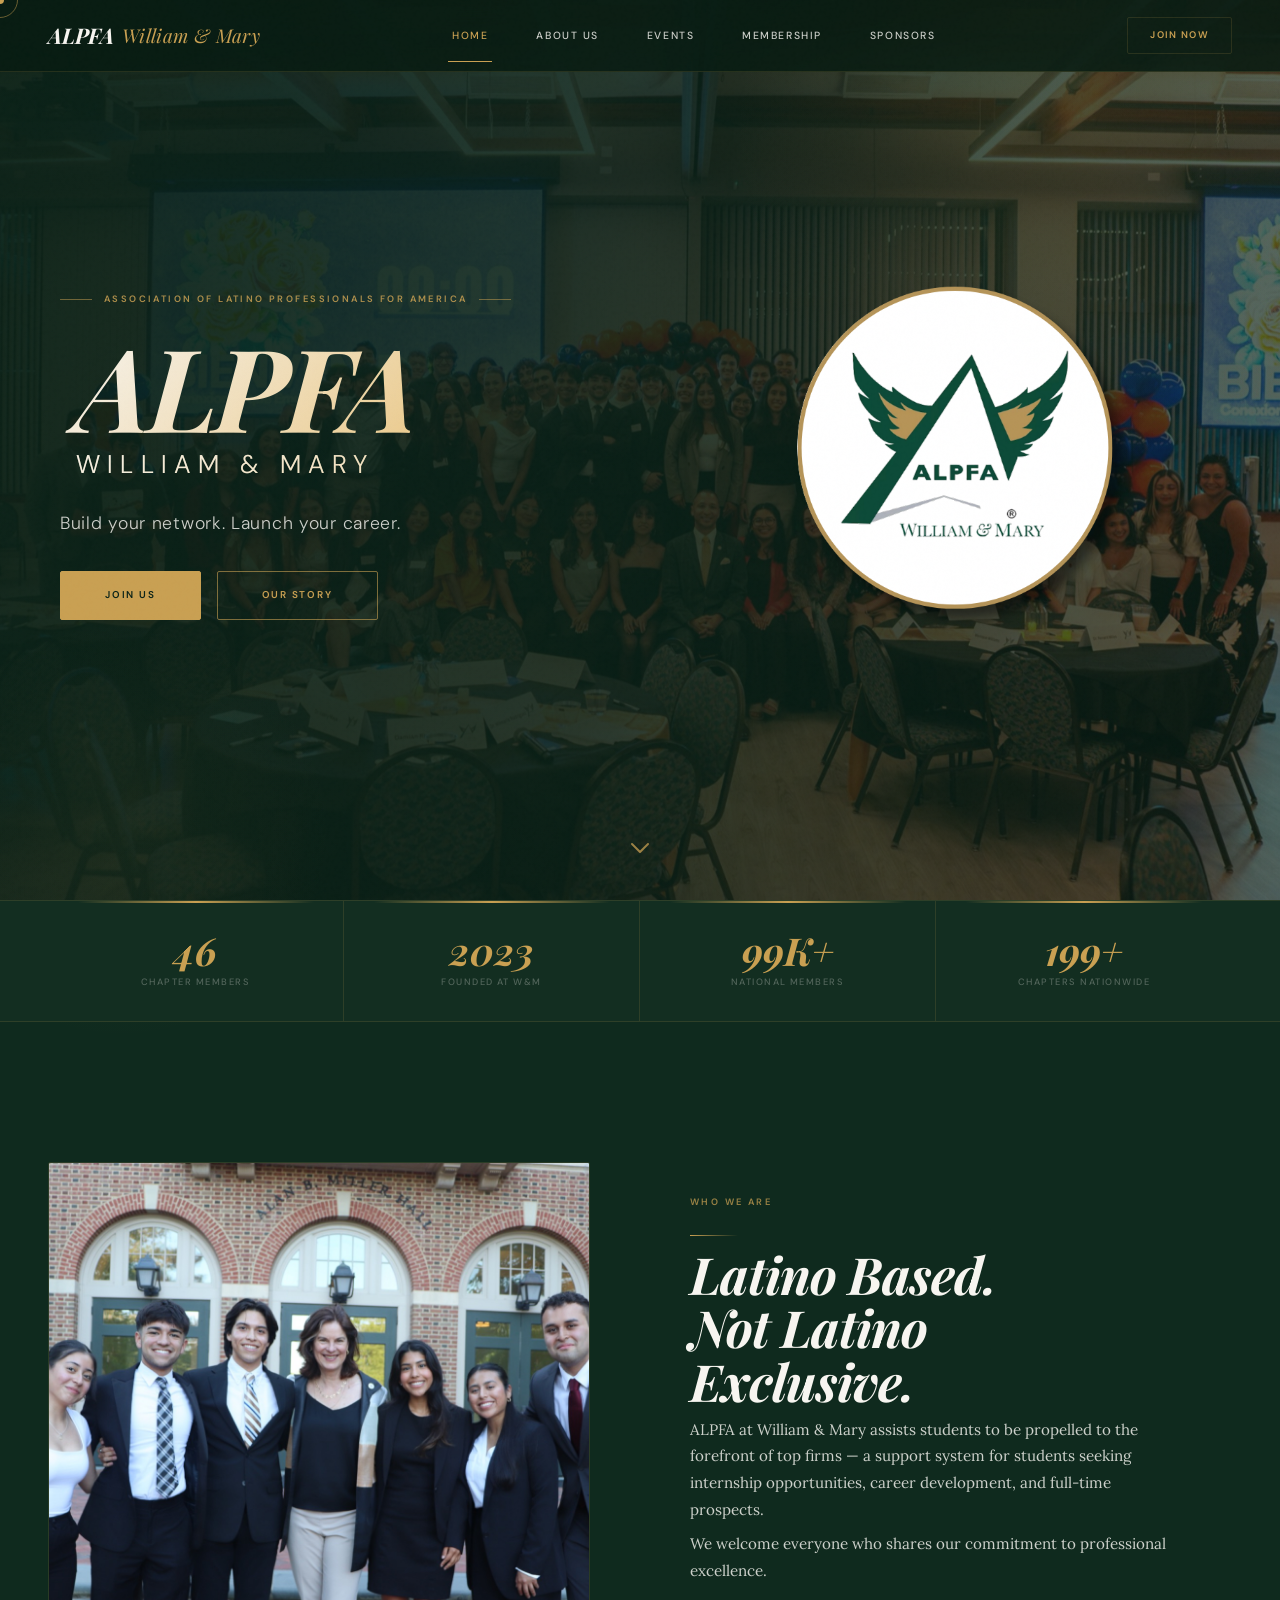
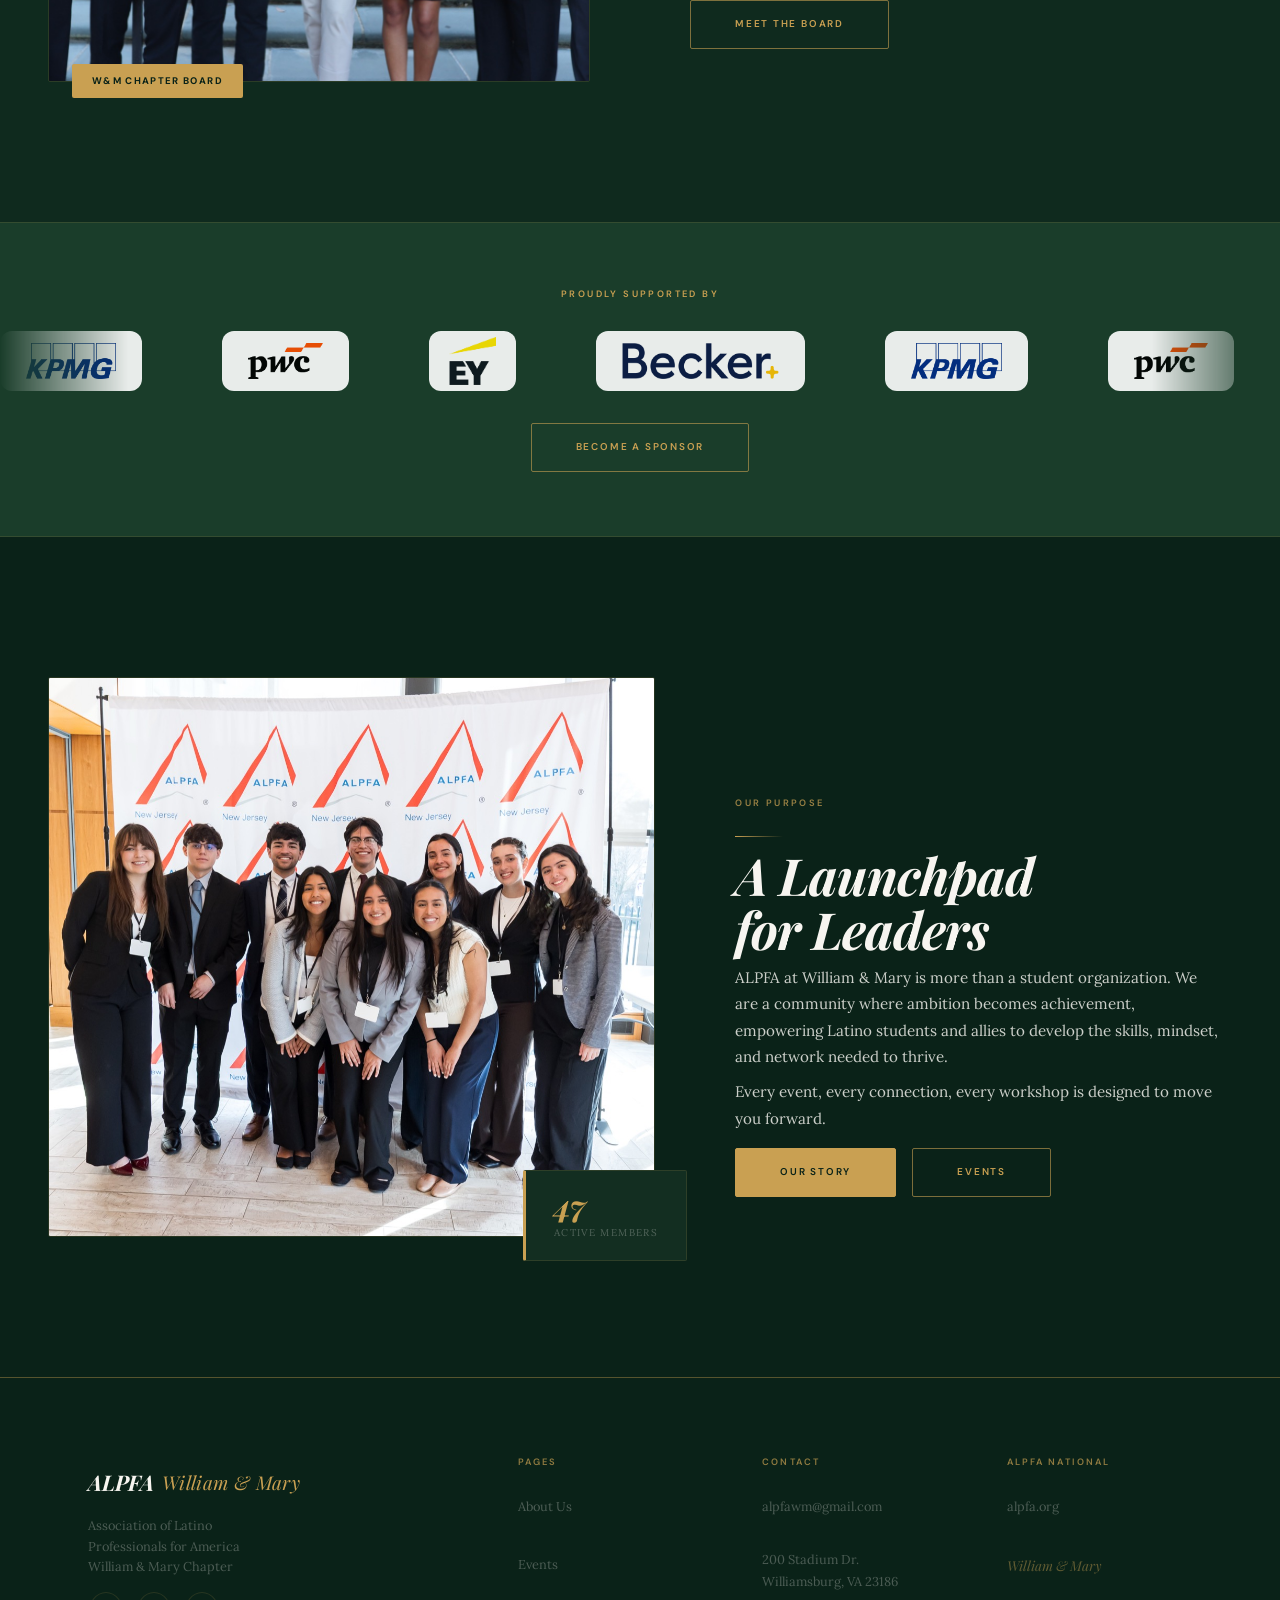
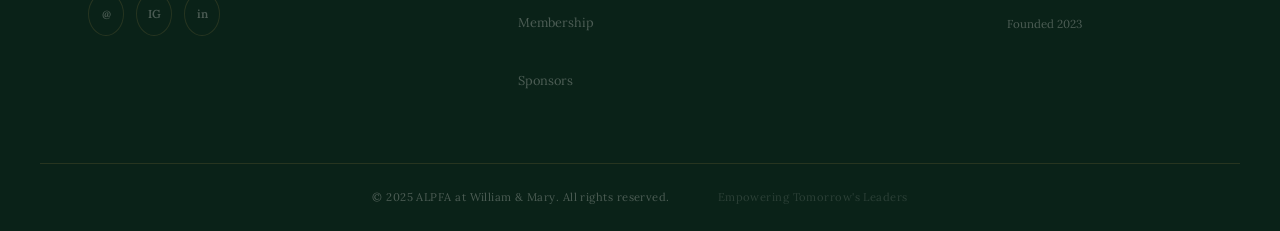
==== commit 315310a9: "Swap hero logo to Cool Website Design.png Co-Authored-By: Claude Sonnet 4.6 <noreply@anthropic.com>" ====
--- a/index.html
+++ b/index.html
@@ -64,7 +64,7 @@
 
         <div class="hero-right-col" data-reveal="fade">
           <div class="hero-logo-wrap">
-            <img src="images/new alpfa logo.png" alt="ALPFA William &amp; Mary" class="hero-logo-img" />
+            <img src="images/Cool Website Design.png" alt="ALPFA William &amp; Mary" class="hero-logo-img" />
           </div>
         </div>
       </div>
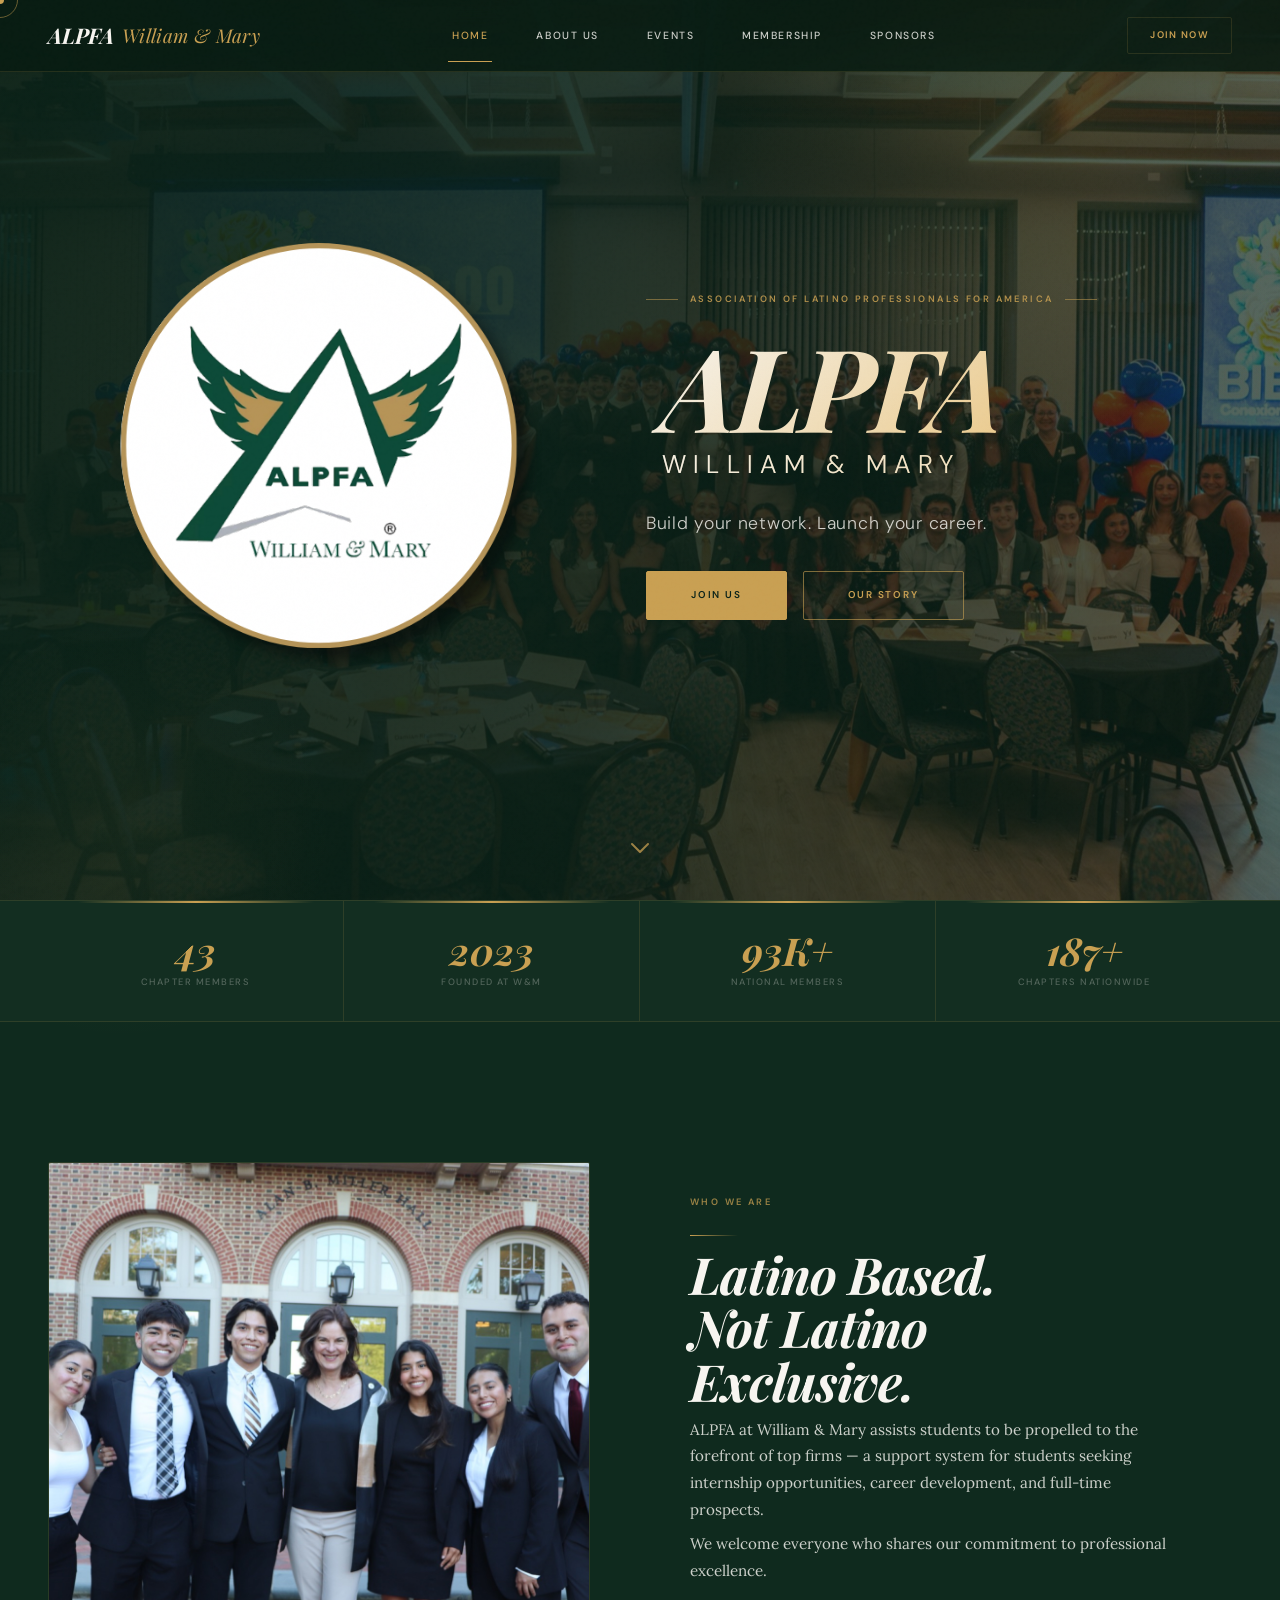
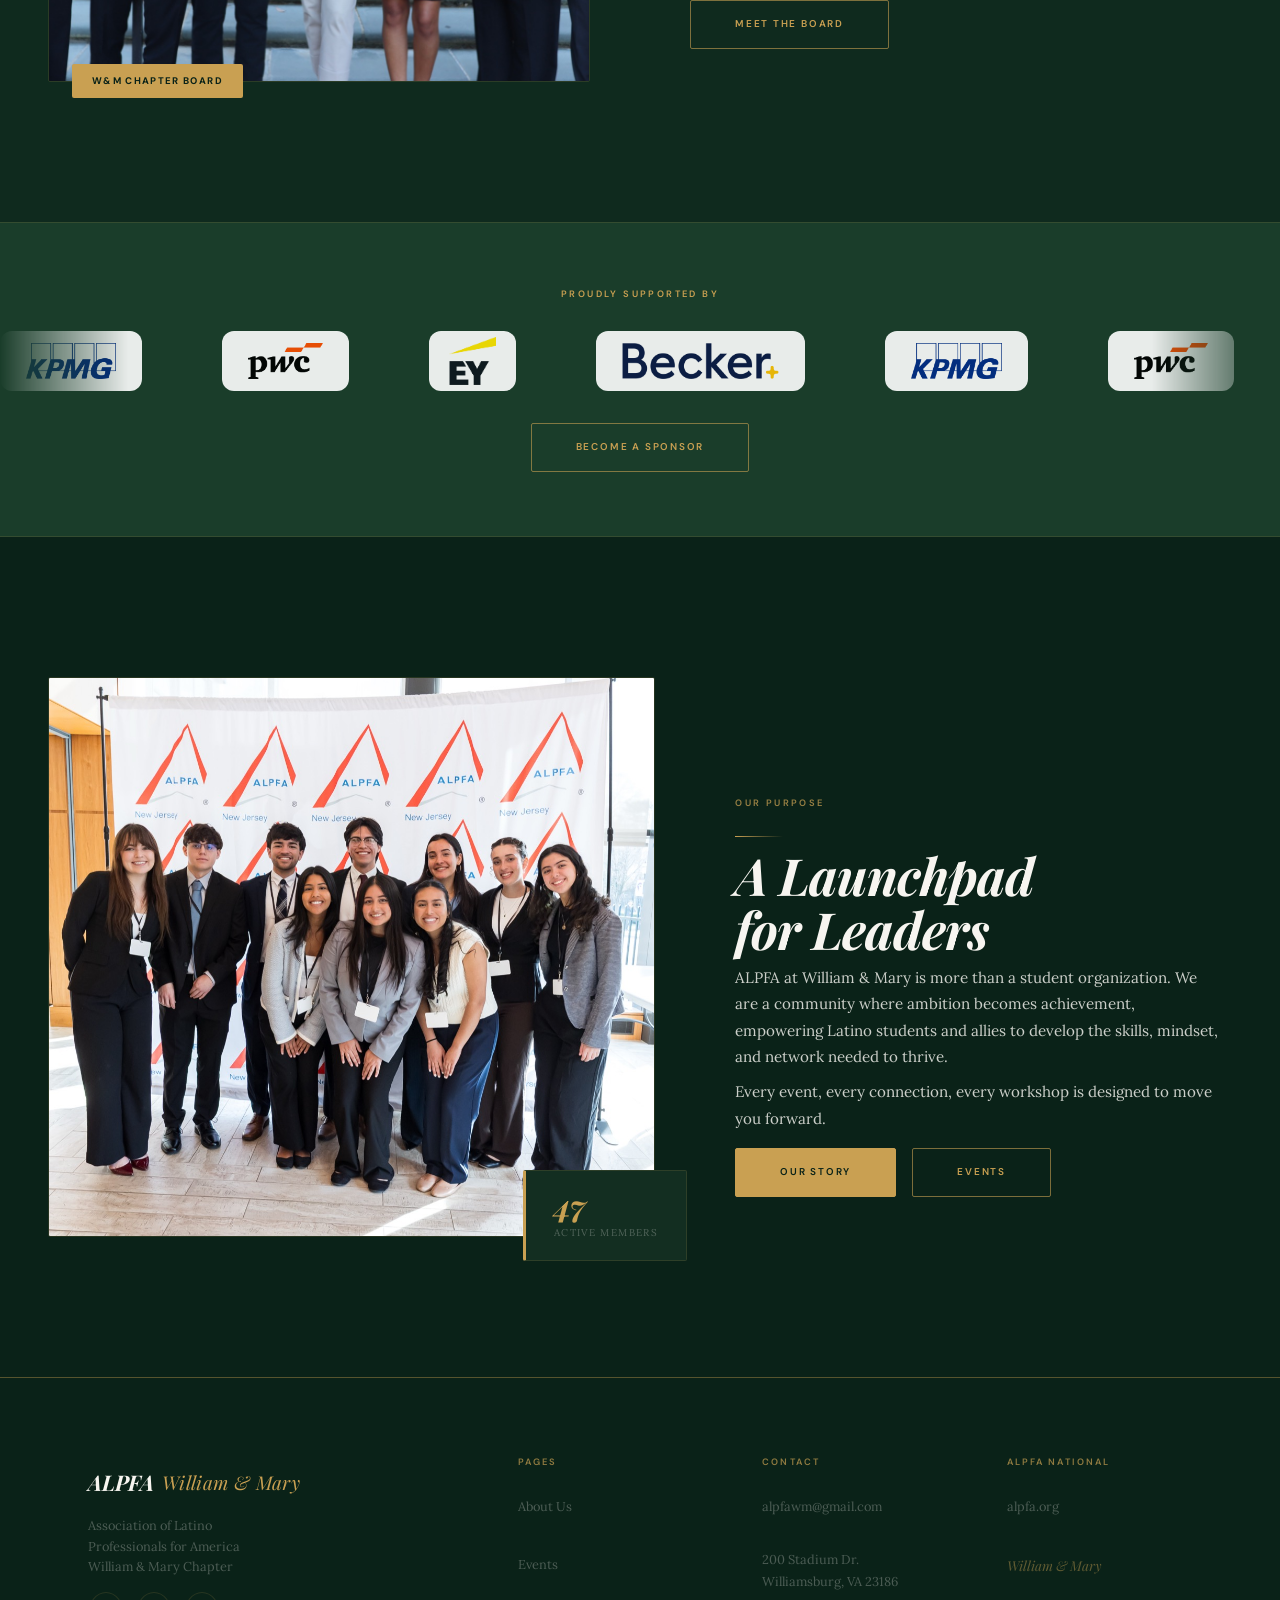
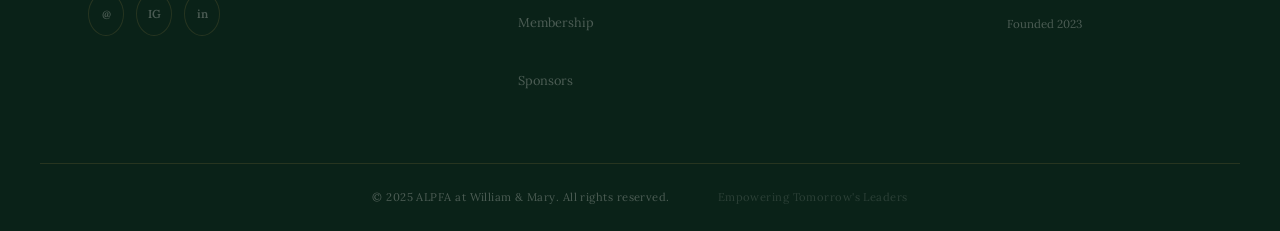
==== commit 8a61858b: "Move hero logo to left column, increase size to 440px Co-Authored-By: Claude Sonnet 4.6 <noreply@ant" ====
--- a/index.html
+++ b/index.html
@@ -52,19 +52,19 @@
       <div class="orb orb-2"></div>
 
       <div class="hero-content">
-        <div class="hero-text" data-reveal="left">
+        <div class="hero-right-col" data-reveal="fade">
+          <div class="hero-logo-wrap">
+            <img src="images/Cool Website Design.png" alt="ALPFA William &amp; Mary" class="hero-logo-img" />
+          </div>
+        </div>
+
+        <div class="hero-text" data-reveal="right">
           <p class="hero-eyebrow">Association of Latino Professionals for America</p>
           <h1 class="hero-title">ALPFA<span class="hero-subtitle">William &amp; Mary</span></h1>
           <p class="hero-tagline">Build your network. Launch your career.</p>
           <div class="hero-actions">
             <a href="membership.html" class="btn btn-gold">Join Us</a>
             <a href="about.html" class="btn btn-outline">Our Story</a>
-          </div>
-        </div>
-
-        <div class="hero-right-col" data-reveal="fade">
-          <div class="hero-logo-wrap">
-            <img src="images/Cool Website Design.png" alt="ALPFA William &amp; Mary" class="hero-logo-img" />
           </div>
         </div>
       </div>
--- a/css/style.css
+++ b/css/style.css
@@ -750,7 +750,8 @@
   justify-content: center;
   position: relative;
   z-index: 2;
-  padding-left: 48px;
+  padding-left: 0;
+  padding-right: 48px;
 }
 
 .hero-logo-wrap {
@@ -760,7 +761,7 @@
 
 .hero-logo-img {
   width: 100%;
-  max-width: 350px;
+  max-width: 440px;
   height: auto;
   object-fit: contain;
   display: block;
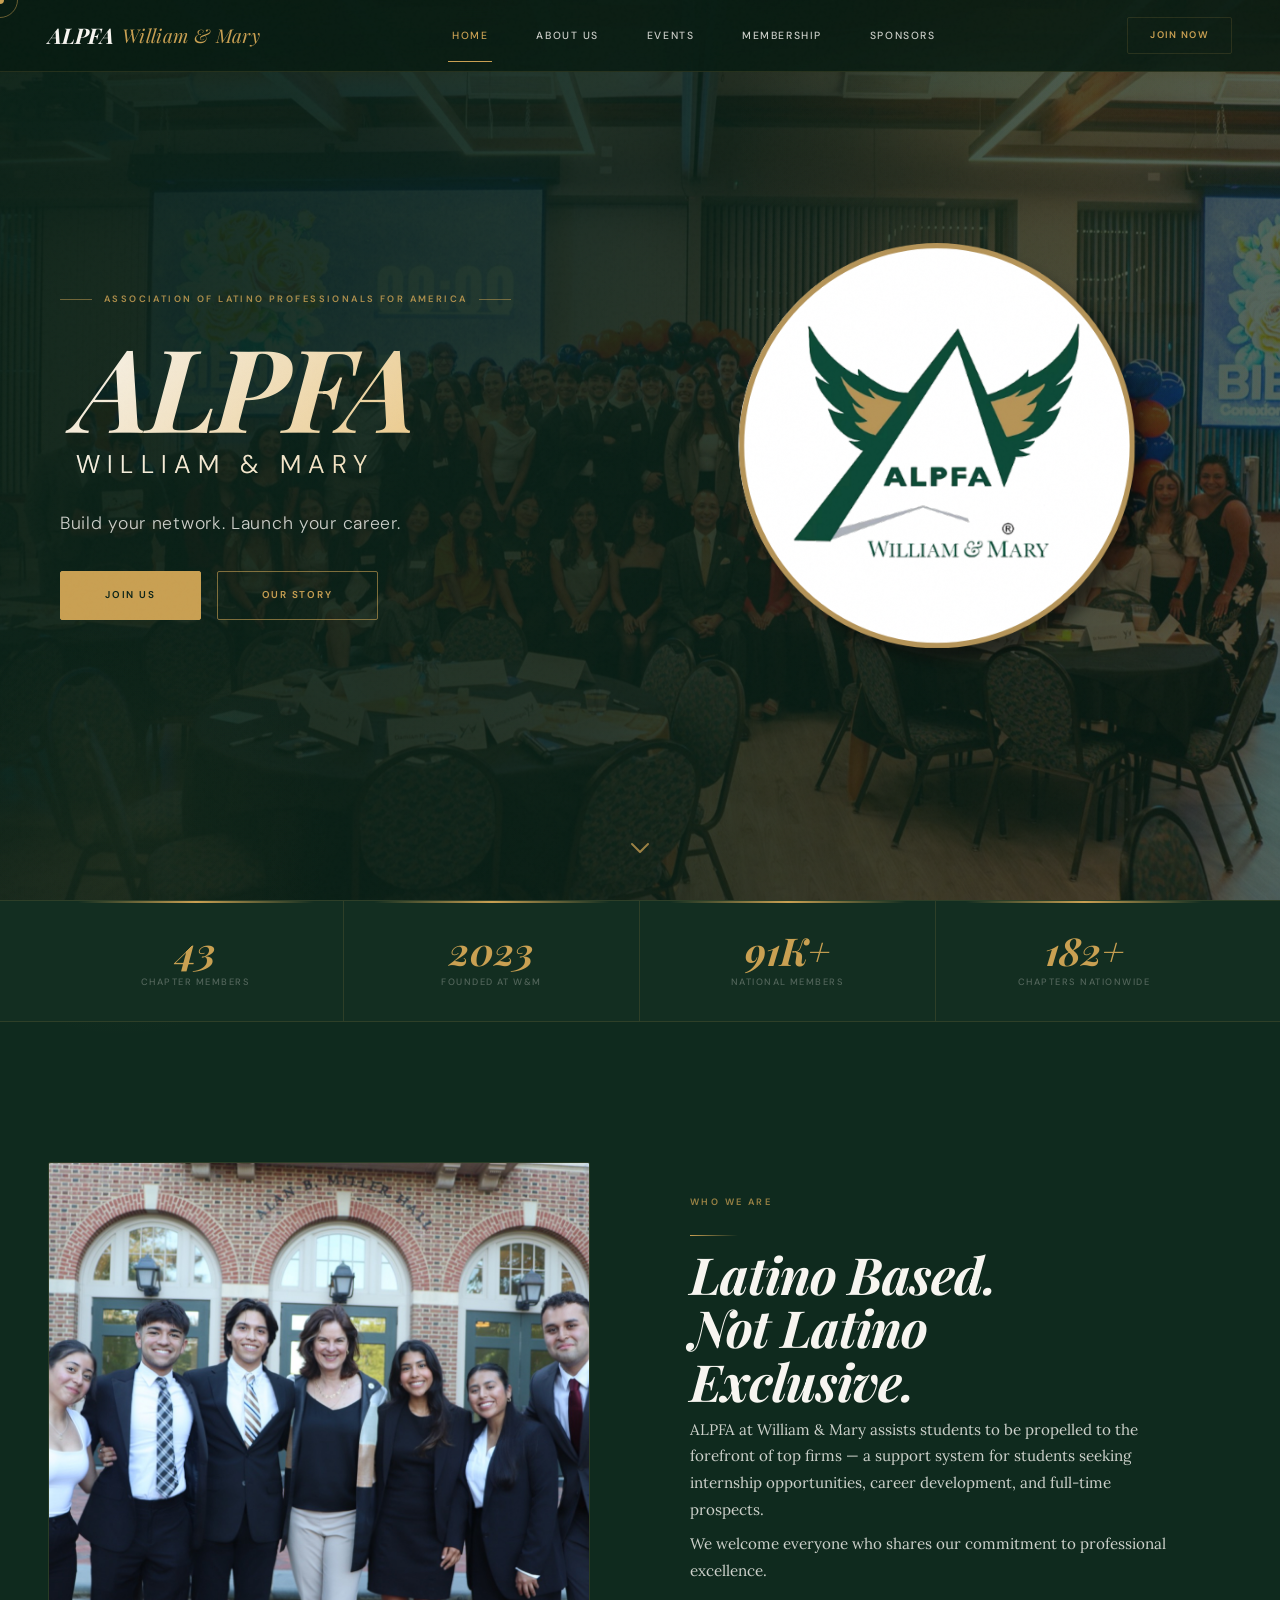
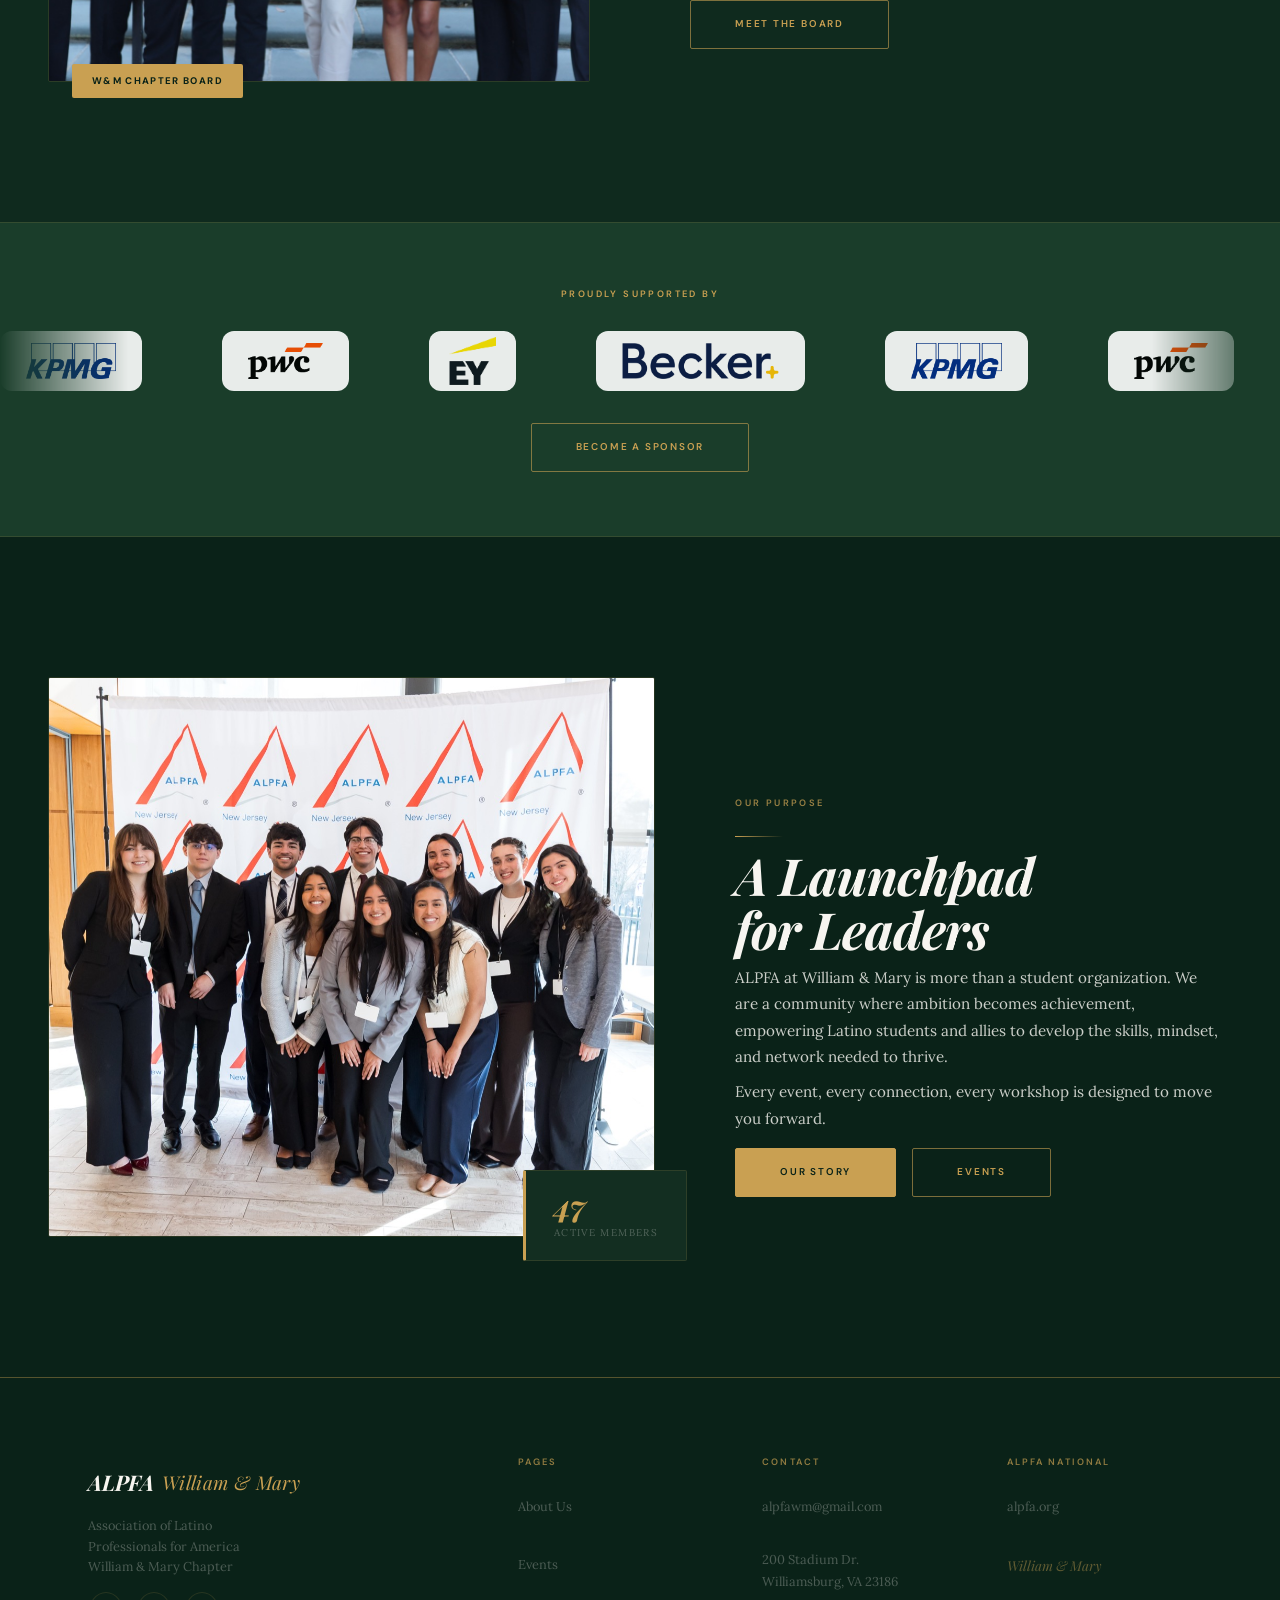
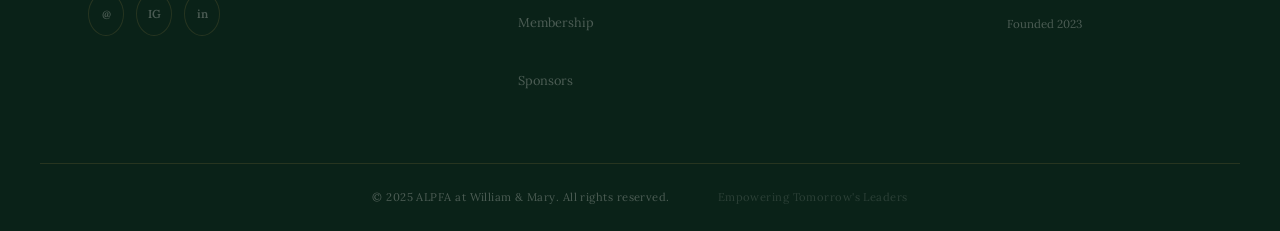
==== commit c1b5e616: "Revert column swap, nudge logo closer to text Co-Authored-By: Claude Sonnet 4.6 <noreply@anthropic.c" ====
--- a/index.html
+++ b/index.html
@@ -52,19 +52,19 @@
       <div class="orb orb-2"></div>
 
       <div class="hero-content">
-        <div class="hero-right-col" data-reveal="fade">
-          <div class="hero-logo-wrap">
-            <img src="images/Cool Website Design.png" alt="ALPFA William &amp; Mary" class="hero-logo-img" />
-          </div>
-        </div>
-
-        <div class="hero-text" data-reveal="right">
+        <div class="hero-text" data-reveal="left">
           <p class="hero-eyebrow">Association of Latino Professionals for America</p>
           <h1 class="hero-title">ALPFA<span class="hero-subtitle">William &amp; Mary</span></h1>
           <p class="hero-tagline">Build your network. Launch your career.</p>
           <div class="hero-actions">
             <a href="membership.html" class="btn btn-gold">Join Us</a>
             <a href="about.html" class="btn btn-outline">Our Story</a>
+          </div>
+        </div>
+
+        <div class="hero-right-col" data-reveal="fade">
+          <div class="hero-logo-wrap">
+            <img src="images/Cool Website Design.png" alt="ALPFA William &amp; Mary" class="hero-logo-img" />
           </div>
         </div>
       </div>
--- a/css/style.css
+++ b/css/style.css
@@ -750,8 +750,7 @@
   justify-content: center;
   position: relative;
   z-index: 2;
-  padding-left: 0;
-  padding-right: 48px;
+  padding-left: 16px;
 }
 
 .hero-logo-wrap {
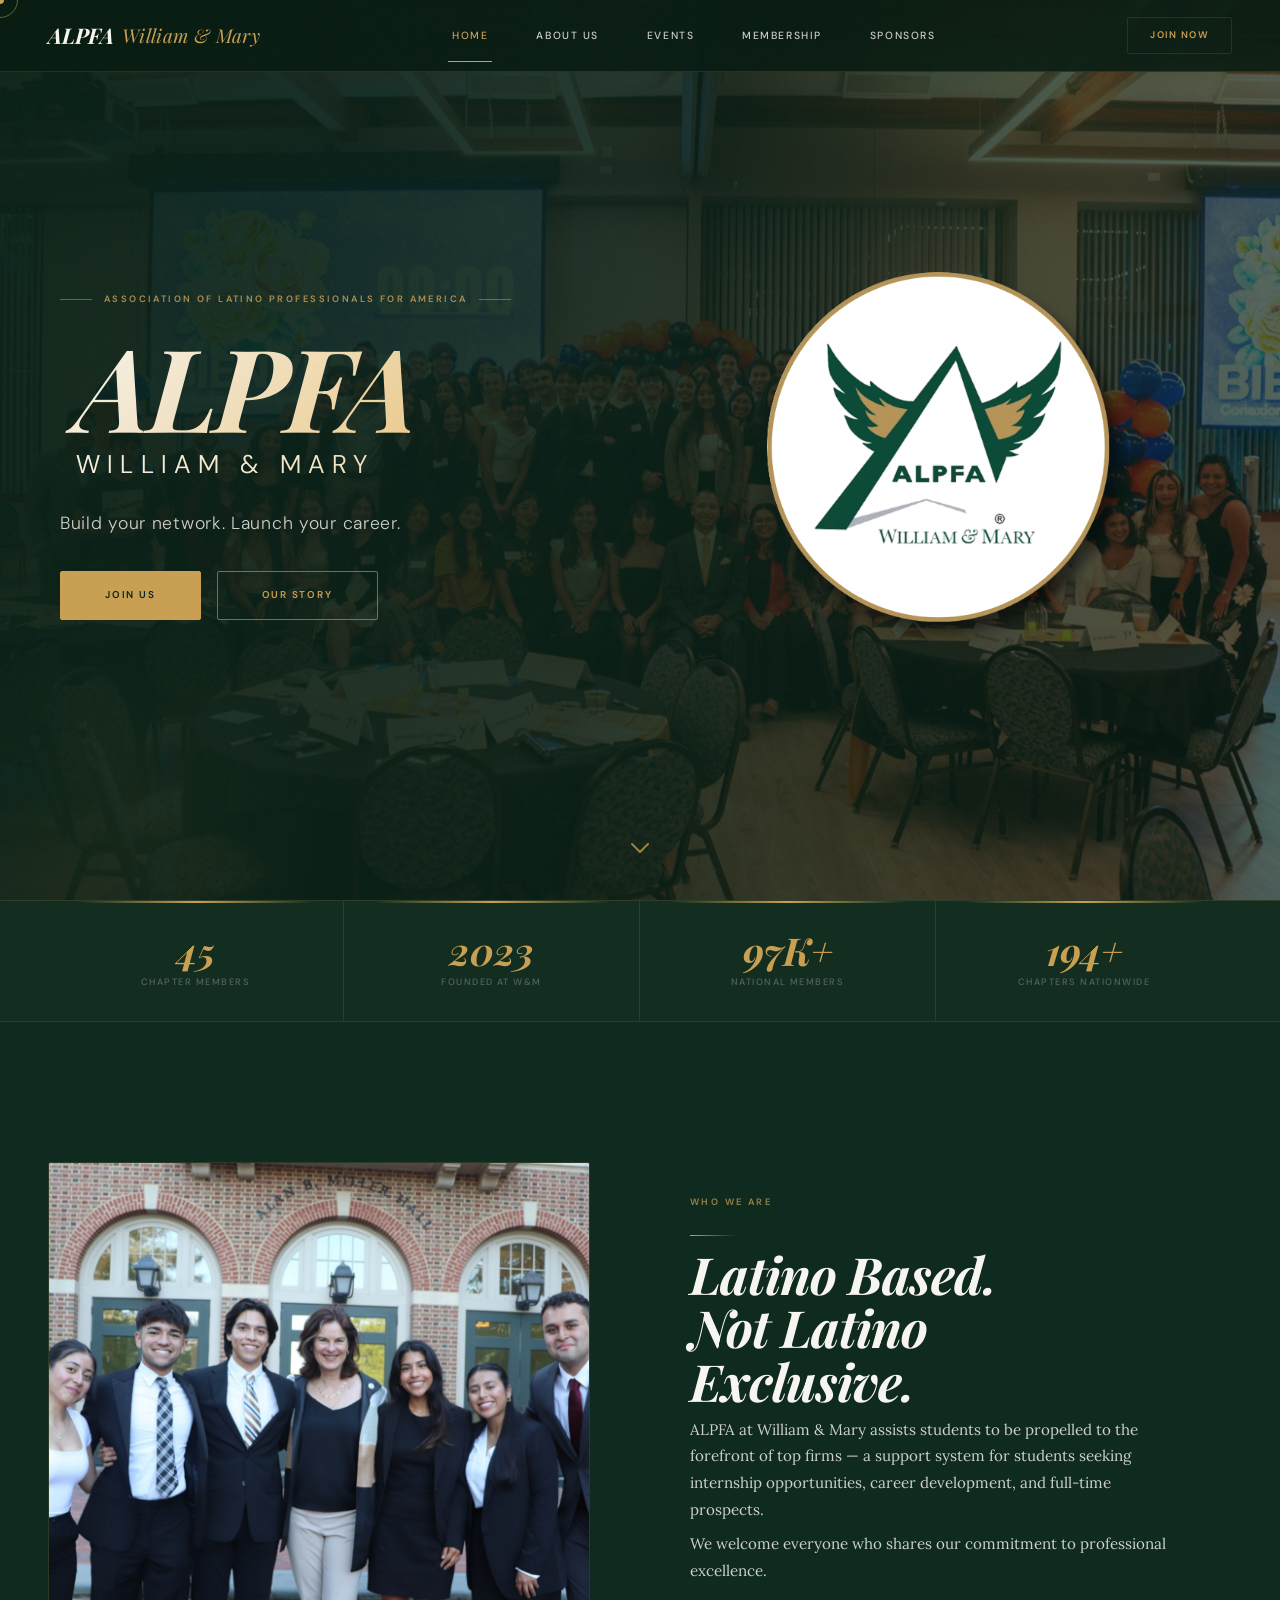
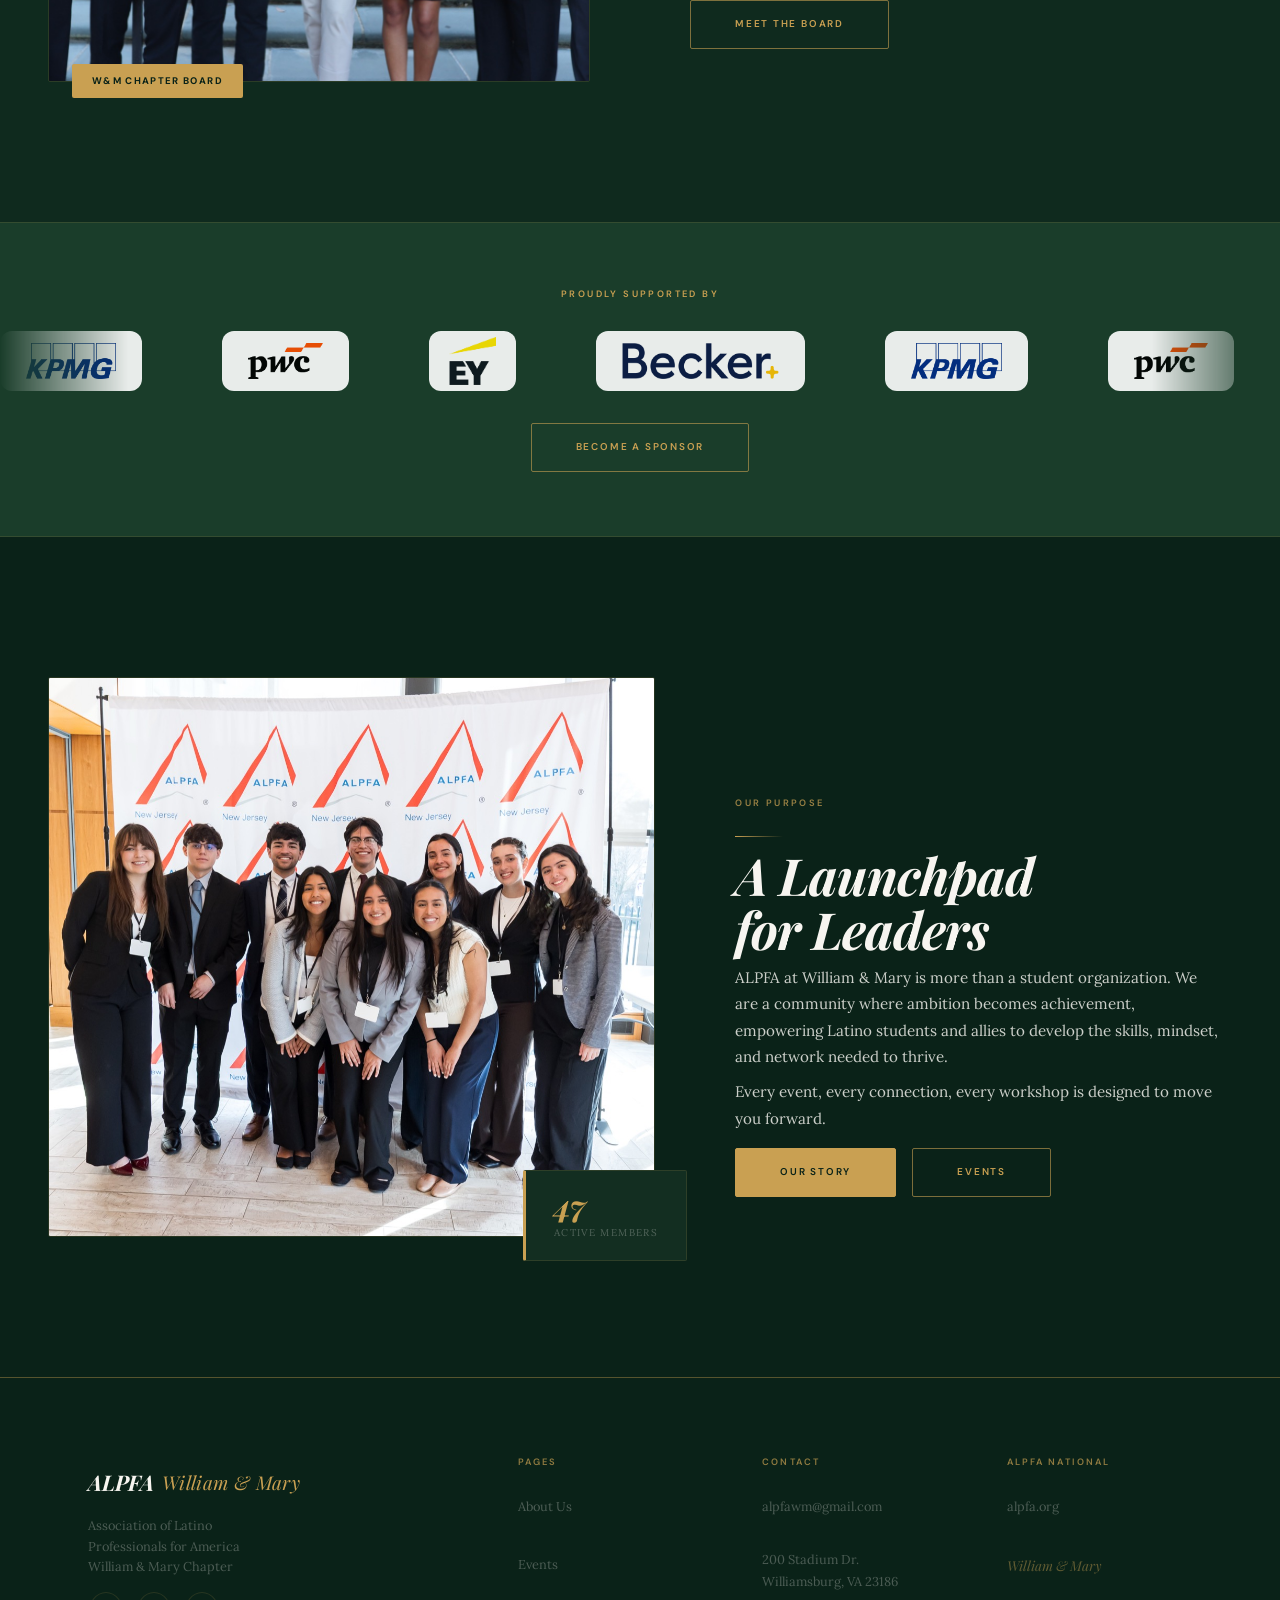
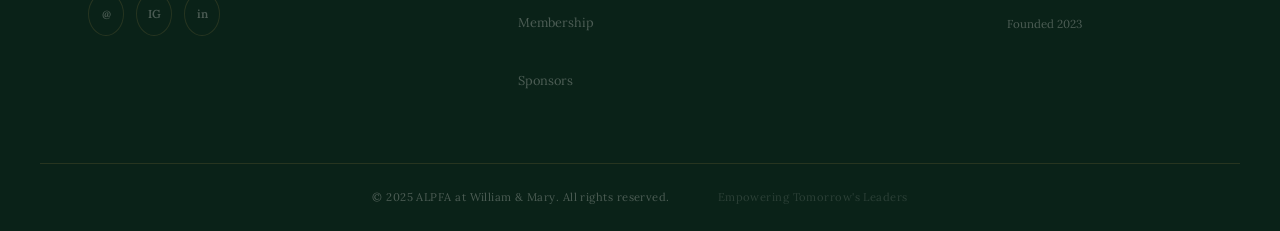
==== commit 60c28bf7: "Mobile: fix Launchpad gap and hero text/logo centering Co-Authored-By: Claude Sonnet 4.6 <noreply@an" ====
--- a/index.html
+++ b/index.html
@@ -161,7 +161,7 @@
           </div>
         </div>
         <div class="col-content" data-reveal="right">
-          <span class="section-label" style="margin-top:80px;">Our Purpose</span>
+          <span class="section-label mission-label">Our Purpose</span>
           <div class="gold-line"></div>
           <h2>A Launchpad<br />for Leaders</h2>
           <p>ALPFA at William &amp; Mary is more than a student organization. We are a community where ambition becomes achievement, empowering Latino students and allies to develop the skills, mindset, and network needed to thrive.</p>
--- a/css/style.css
+++ b/css/style.css
@@ -36,6 +36,7 @@
   scroll-behavior: smooth;
   font-size: 16px;
   cursor: none;
+  overflow-x: hidden;
 }
 
 body {
@@ -407,7 +408,7 @@
    ============================================ */
 
 .mobile-nav {
-  display: none;
+  display: flex;
   position: fixed;
   top: var(--nav-h);
   left: 0; right: 0;
@@ -419,15 +420,18 @@
   flex-direction: column;
   gap: 18px;
   z-index: 8999;
-  transform: translateY(-8px);
+  transform: translateY(-12px);
   opacity: 0;
-  transition: opacity 0.3s ease, transform 0.3s ease;
+  visibility: hidden;
+  pointer-events: none;
+  transition: opacity 0.3s ease, transform 0.3s ease, visibility 0.3s;
 }
 
 .mobile-nav.open {
-  display: flex;
   opacity: 1;
   transform: translateY(0);
+  visibility: visible;
+  pointer-events: auto;
 }
 
 .mobile-nav a {
@@ -514,7 +518,7 @@
   min-height: 100vh;
   display: flex;
   align-items: center;
-  overflow: visible;
+  overflow: hidden;
   background: var(--green-deep);
 }
 
@@ -593,6 +597,8 @@
 }
 
 .hero-text { display: flex; flex-direction: column; gap: 0; }
+
+.mission-label { margin-top: 80px; }
 
 .hero-eyebrow {
   font-family: 'DM Sans', sans-serif;
@@ -760,7 +766,7 @@
 
 .hero-logo-img {
   width: 100%;
-  max-width: 440px;
+  max-width: 380px;
   height: auto;
   object-fit: contain;
   display: block;
@@ -1495,6 +1501,52 @@
   line-height: 1.5;
 }
 
+/* Mini slideshow inside a carousel card */
+.mini-show {
+  position: relative;
+  cursor: pointer;
+}
+
+.mini-img {
+  position: absolute;
+  inset: 0;
+  width: 100%;
+  height: 100%;
+  object-fit: cover;
+  opacity: 0;
+  transition: opacity 0.55s cubic-bezier(0.4,0,0.2,1);
+}
+
+.mini-img.active {
+  opacity: 1;
+}
+
+.mini-dots {
+  display: flex;
+  justify-content: center;
+  align-items: center;
+  gap: 6px;
+  margin-top: -2px;
+  margin-bottom: -2px;
+}
+
+.mini-dot {
+  width: 4px;
+  height: 4px;
+  border-radius: 50%;
+  background: rgba(201,160,82,0.25);
+  border: none;
+  cursor: pointer;
+  padding: 0;
+  transition: background 0.25s ease, width 0.25s ease, border-radius 0.25s ease;
+}
+
+.mini-dot.active {
+  background: var(--gold);
+  width: 14px;
+  border-radius: 2px;
+}
+
 .carousel-btn {
   position: absolute;
   top: calc(50% - 28px);
@@ -1593,6 +1645,36 @@
   box-shadow: 0 20px 50px rgba(0,0,0,0.25), 0 0 30px rgba(201,160,82,0.06);
 }
 
+.intern-logo {
+  height: 80px;
+  width: auto;
+  object-fit: contain;
+  flex-shrink: 0;
+  background: #fff;
+  border-radius: 12px;
+  padding: 12px 26px;
+  opacity: 0.9;
+  transition: opacity 0.3s ease;
+}
+.intern-logo:hover { opacity: 1; }
+
+.intern-pill {
+  padding: 14px 32px;
+  border: 1px solid rgba(201,160,82,0.3);
+  border-radius: 40px;
+  font-family: 'DM Sans', sans-serif;
+  font-size: 0.95rem;
+  font-weight: 500;
+  color: var(--white);
+  background: rgba(201,160,82,0.06);
+  letter-spacing: 0.02em;
+  transition: border-color 0.2s, background 0.2s;
+}
+.intern-pill:hover {
+  border-color: var(--gold);
+  background: rgba(201,160,82,0.12);
+}
+
 .feature-icon {
   width: 44px; height: 44px;
   border: 1px solid var(--gold-dim);
@@ -1699,6 +1781,187 @@
   font-size: 0.7rem;
   margin-top: 2px;
 }
+
+/* Checkmark perks list */
+.tier-perks-check {
+  display: flex;
+  flex-direction: column;
+  gap: 12px;
+  list-style: none;
+}
+
+.tier-perks-check li {
+  font-size: 0.82rem;
+  color: var(--white-dim);
+  display: flex;
+  align-items: flex-start;
+  gap: 10px;
+  line-height: 1.5;
+}
+
+.tier-perks-check li::before {
+  content: '';
+  display: inline-block;
+  width: 16px;
+  height: 16px;
+  min-width: 16px;
+  background-color: rgba(201,160,82,0.15);
+  border: 1px solid rgba(201,160,82,0.5);
+  border-radius: 50%;
+  background-image: url("data:image/svg+xml,%3Csvg viewBox='0 0 12 12' fill='none' xmlns='http://www.w3.org/2000/svg'%3E%3Cpath d='M2 6l3 3 5-5' stroke='%23C9A052' stroke-width='1.5' stroke-linecap='round' stroke-linejoin='round'/%3E%3C/svg%3E");
+  background-size: 10px 10px;
+  background-position: center;
+  background-repeat: no-repeat;
+  margin-top: 2px;
+}
+
+/* Sponsor showcase redesign */
+.sponsor-spotlight {
+  border: 1px solid rgba(201,160,82,0.4);
+  background: linear-gradient(135deg, rgba(201,160,82,0.06) 0%, rgba(201,160,82,0.02) 100%);
+  border-radius: 16px;
+  padding: 48px;
+  text-align: center;
+  box-shadow: 0 0 60px rgba(201,160,82,0.07);
+}
+
+.sponsor-spotlight-header {
+  margin-bottom: 36px;
+}
+
+.sponsor-spotlight-logos {
+  display: flex;
+  justify-content: center;
+  align-items: center;
+  gap: 32px;
+  flex-wrap: wrap;
+}
+
+.sponsor-company-card {
+  background: #fff;
+  border-radius: 12px;
+  padding: 20px 40px;
+  display: flex;
+  align-items: center;
+  justify-content: center;
+  transition: transform 0.2s, box-shadow 0.2s;
+}
+
+.sponsor-company-card:hover {
+  transform: translateY(-3px);
+  box-shadow: 0 12px 32px rgba(0,0,0,0.2);
+}
+
+.sponsor-company-card-sm {
+  padding: 16px 32px;
+}
+
+.sponsor-company-img {
+  height: 72px;
+  width: auto;
+  max-width: 180px;
+  object-fit: contain;
+}
+
+.sponsor-company-img-sm {
+  height: 52px;
+  max-width: 140px;
+}
+
+.sponsor-tier-card {
+  border: 1px solid rgba(255,255,255,0.07);
+  background: rgba(255,255,255,0.02);
+  border-radius: 16px;
+  padding: 36px;
+  display: flex;
+  flex-direction: column;
+  align-items: center;
+}
+
+/* Sponsor tier blocks */
+.sponsor-tier-block {
+  display: flex;
+  align-items: center;
+  gap: 48px;
+  padding: 36px 48px;
+  border-radius: 12px;
+  border: 1px solid rgba(255,255,255,0.06);
+  background: rgba(255,255,255,0.02);
+  margin-bottom: 16px;
+}
+
+.sponsor-tier-plat {
+  border-color: rgba(201,160,82,0.35);
+  background: rgba(201,160,82,0.04);
+  box-shadow: 0 0 40px rgba(201,160,82,0.06);
+}
+
+.sponsor-tier-label-col {
+  min-width: 130px;
+  display: flex;
+  flex-direction: column;
+  gap: 6px;
+}
+
+.sponsor-tier-badge {
+  display: inline-block;
+  font-family: 'DM Sans', sans-serif;
+  font-size: 0.6rem;
+  font-weight: 700;
+  letter-spacing: 0.16em;
+  text-transform: uppercase;
+  padding: 5px 14px;
+  border-radius: 3px;
+  width: fit-content;
+}
+
+.plat-badge {
+  background: var(--gold);
+  color: var(--green-deep);
+}
+
+.gold-badge {
+  background: rgba(201,160,82,0.18);
+  color: var(--gold);
+  border: 1px solid rgba(201,160,82,0.35);
+}
+
+.online-badge {
+  background: rgba(255,255,255,0.06);
+  color: var(--white-dim);
+  border: 1px solid rgba(255,255,255,0.12);
+}
+
+.sponsor-tier-sub {
+  font-size: 0.72rem;
+  color: var(--white-faint);
+  font-family: 'DM Sans', sans-serif;
+}
+
+.sponsor-tier-logos-col {
+  display: flex;
+  flex-wrap: wrap;
+  gap: 20px;
+  align-items: center;
+}
+
+.sponsor-logo-pill {
+  height: 60px;
+  width: auto;
+  object-fit: contain;
+  background: #fff;
+  border-radius: 10px;
+  padding: 10px 24px;
+  opacity: 0.9;
+  transition: opacity 0.2s;
+}
+
+.sponsor-logo-lg {
+  height: 72px;
+  padding: 12px 28px;
+}
+
+.sponsor-logo-pill:hover { opacity: 1; }
 
 /* ============================================
    FOOTER
@@ -2144,6 +2407,11 @@
   .value-item { padding: 0; border-bottom: 1px solid var(--gold-dim); padding-bottom: 24px; }
   .value-item:last-child { border-bottom: none; }
   .float-card { display: none; }
+  .mission-layout { gap: 20px !important; }
+  .section-deep { padding-top: 48px !important; padding-bottom: 48px !important; }
+  .mission-label { margin-top: 0 !important; }
+  .hero-eyebrow { justify-content: center; }
+  .hero-eyebrow::before, .hero-eyebrow::after { display: none; }
   html { cursor: auto; }
   .cursor-dot, .cursor-ring { display: none; }
   .about-fullbleed-inner { padding: 80px 28px; max-width: 100%; }
@@ -2155,6 +2423,142 @@
 }
 
 /* ============================================
+   MOBILE — COMPREHENSIVE OVERRIDES
+   ============================================ */
+
+@media (max-width: 768px) {
+  /* Tighten section padding on tablets */
+  .tiers-grid { grid-template-columns: repeat(2, 1fr); }
+  .sponsor-spotlight { padding: 36px 28px; }
+  .sponsor-cta-bar { padding: 28px 28px !important; }
+  .sponsor-lower-grid { grid-template-columns: 1fr 1fr; }
+}
+
+@media (max-width: 600px) {
+
+  /* === GLOBAL === */
+  .section { padding: 60px 20px !important; }
+  /* First section on pages needs nav clearance — restore it */
+  main > section:first-child,
+  main > div:first-child {
+    padding-top: calc(var(--nav-h) + 40px) !important;
+  }
+
+  /* === HOME === */
+  .hero {
+    overflow: hidden;
+    min-height: auto;
+  }
+  .hero-content {
+    grid-template-columns: 1fr !important;
+    padding: calc(var(--nav-h) + 32px) 24px 64px !important;
+    gap: 32px !important;
+  }
+  .hero-right-col {
+    display: flex !important;
+    order: -1;
+    justify-content: center;
+    padding-left: 0 !important;
+  }
+  .hero-text {
+    text-align: center;
+    align-items: center;
+    padding-left: 0 !important;
+  }
+  .hero-eyebrow { text-align: center; }
+  .hero-actions { justify-content: center; }
+  .hero-logo-img {
+    max-width: 220px !important;
+    animation: none;
+  }
+  .hero-tagline { font-size: 0.9rem; }
+  .stats-bar { padding: 0; }
+  .stat-num { font-size: 2rem; }
+  .orb-1, .orb-2 { display: none; }
+
+  /* === NAV === */
+  .nav-inner { padding: 0 20px; }
+
+  /* === ABOUT PAGE === */
+  .about-fullbleed-inner { padding: 72px 20px 64px !important; }
+  .about-fullbleed-inner h2 { font-size: clamp(1.8rem, 6vw, 2.8rem) !important; }
+  .board-grid { grid-template-columns: repeat(2, 1fr); gap: 16px; margin-top: 8px; }
+  .board-card-img { height: 220px; }
+
+  /* === EVENTS PAGE === */
+  .stay-loop-inner {
+    grid-template-columns: 1fr !important;
+    text-align: center;
+    gap: 24px !important;
+  }
+  .stay-loop-inner .btn { align-self: center; }
+  .events-grid { grid-template-columns: 1fr; }
+  .carousel-wrap { margin-top: 36px; }
+  .carousel-caption { font-size: 0.78rem; }
+
+  /* === MEMBERSHIP PAGE === */
+  .intern-logo {
+    height: 48px !important;
+    padding: 8px 18px !important;
+    max-width: 110px;
+  }
+  .feature-grid { grid-template-columns: 1fr; }
+  .tiers-grid { grid-template-columns: 1fr; }
+
+  /* === SPONSORS PAGE === */
+  .sponsor-spotlight { padding: 28px 18px; }
+  .sponsor-spotlight-logos {
+    flex-direction: column;
+    gap: 16px;
+    align-items: center;
+  }
+  .sponsor-company-card { padding: 16px 28px; width: 100%; max-width: 260px; }
+  .sponsor-company-card-sm { padding: 14px 24px; }
+  .sponsor-company-img { height: 52px; }
+  .sponsor-company-img-sm { height: 40px; }
+  .sponsor-lower-grid { grid-template-columns: 1fr !important; }
+  .sponsor-tier-card { padding: 24px 18px; }
+  .sponsor-cta-bar {
+    flex-direction: column !important;
+    align-items: flex-start !important;
+    padding: 24px 20px !important;
+    gap: 20px !important;
+  }
+  .sponsor-cta-bar .btn { width: 100%; text-align: center; }
+  .sponsor-tier-block {
+    flex-direction: column;
+    align-items: flex-start;
+    padding: 24px 20px;
+    gap: 20px;
+  }
+  .sponsor-tier-logos-col { gap: 12px; }
+  .sponsor-logo-pill { height: 48px; padding: 8px 18px; }
+  .sponsor-logo-lg { height: 56px; padding: 10px 22px; }
+
+  /* === TIER CARDS === */
+  .tier-card { padding: 28px 20px; }
+  .tier-perks-check li { font-size: 0.8rem; }
+
+  /* === FOOTER === */
+  .footer-inner { padding: 60px 20px 32px; }
+
+  /* === SECTION HEADINGS === */
+  h2 { font-size: clamp(1.8rem, 7vw, 3rem) !important; }
+
+  /* === BUTTONS === */
+  .hero-actions { gap: 12px; }
+
+  /* === CAROUSEL === */
+  .carousel-btn { width: 36px; height: 36px; }
+
+  /* === MEMBERSHIP FULLBLEED (How to Join) === */
+  #join .about-fullbleed-inner { padding: 80px 20px 60px !important; }
+
+  /* === INTERN PILLS ROW === */
+  .intern-pills-row { gap: 14px 20px !important; }
+}
+
+/* ============================================
    ACCESSIBILITY
    ============================================ */
 
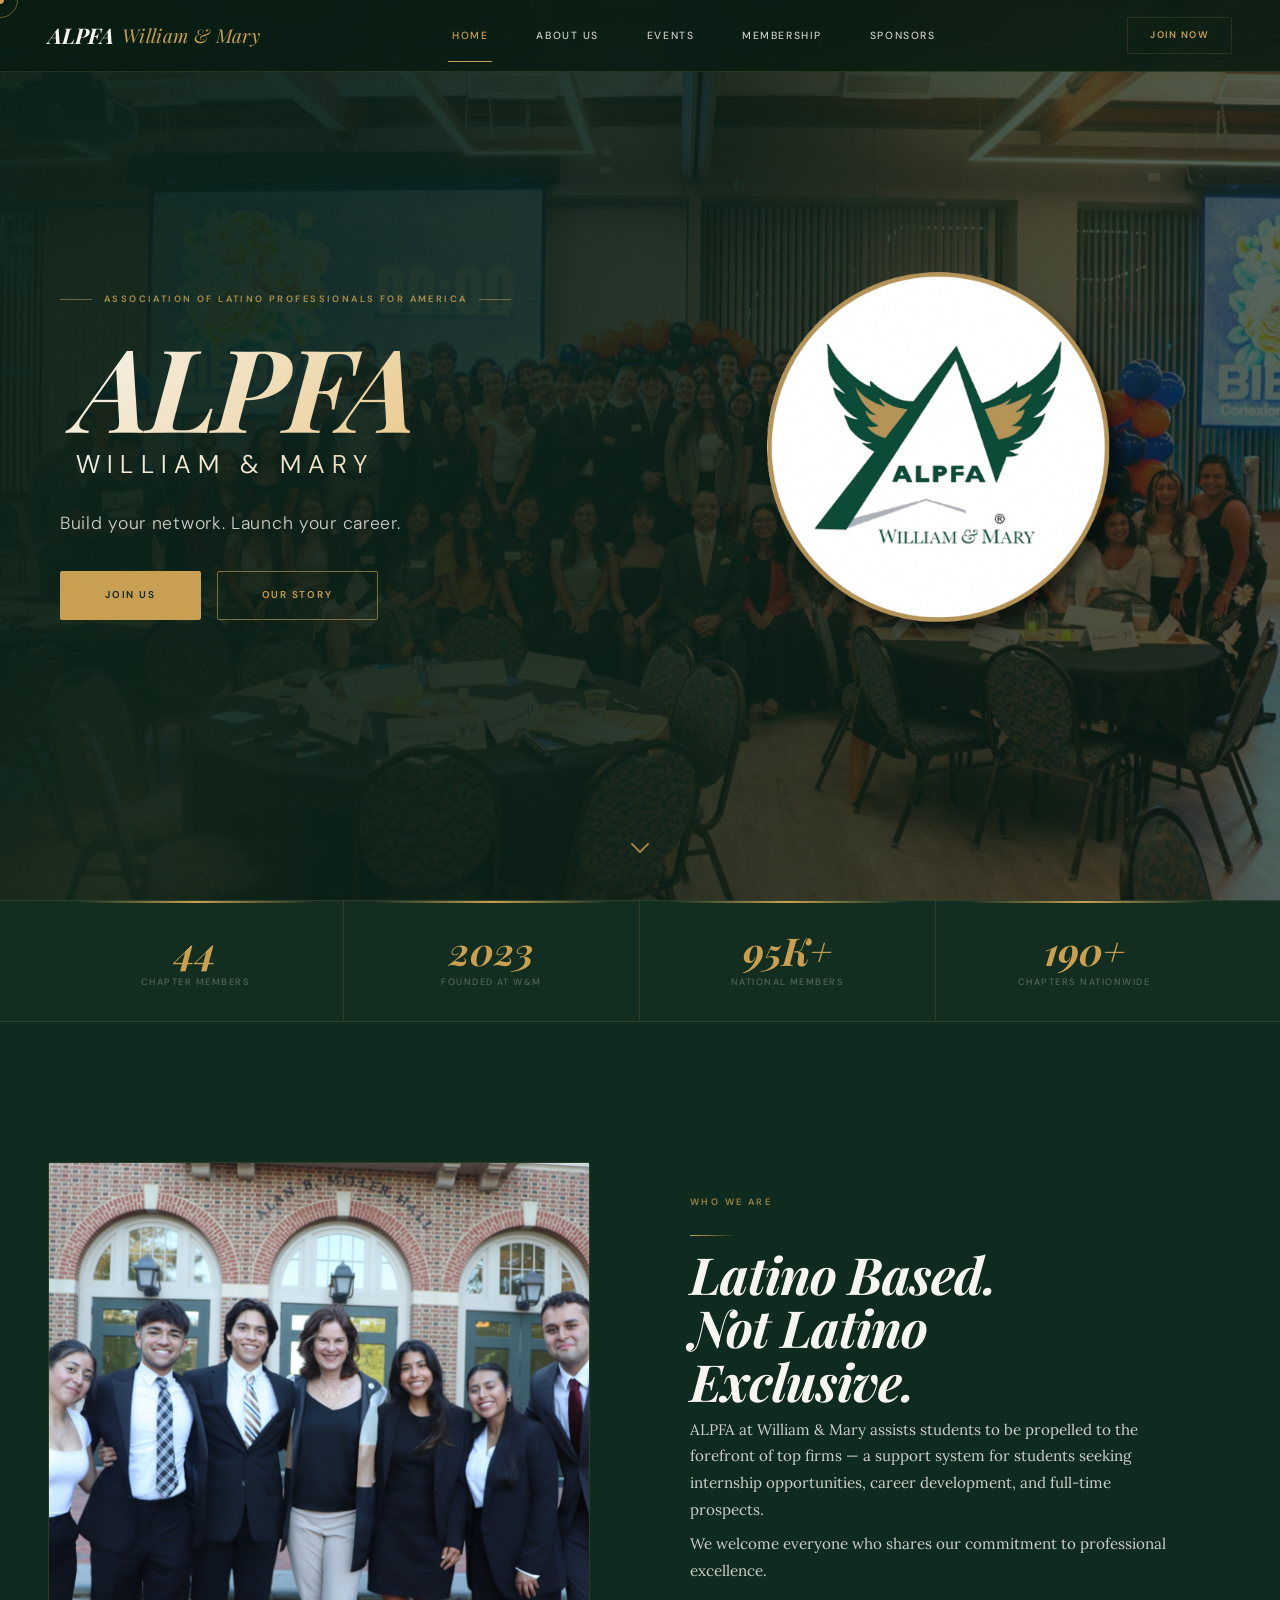
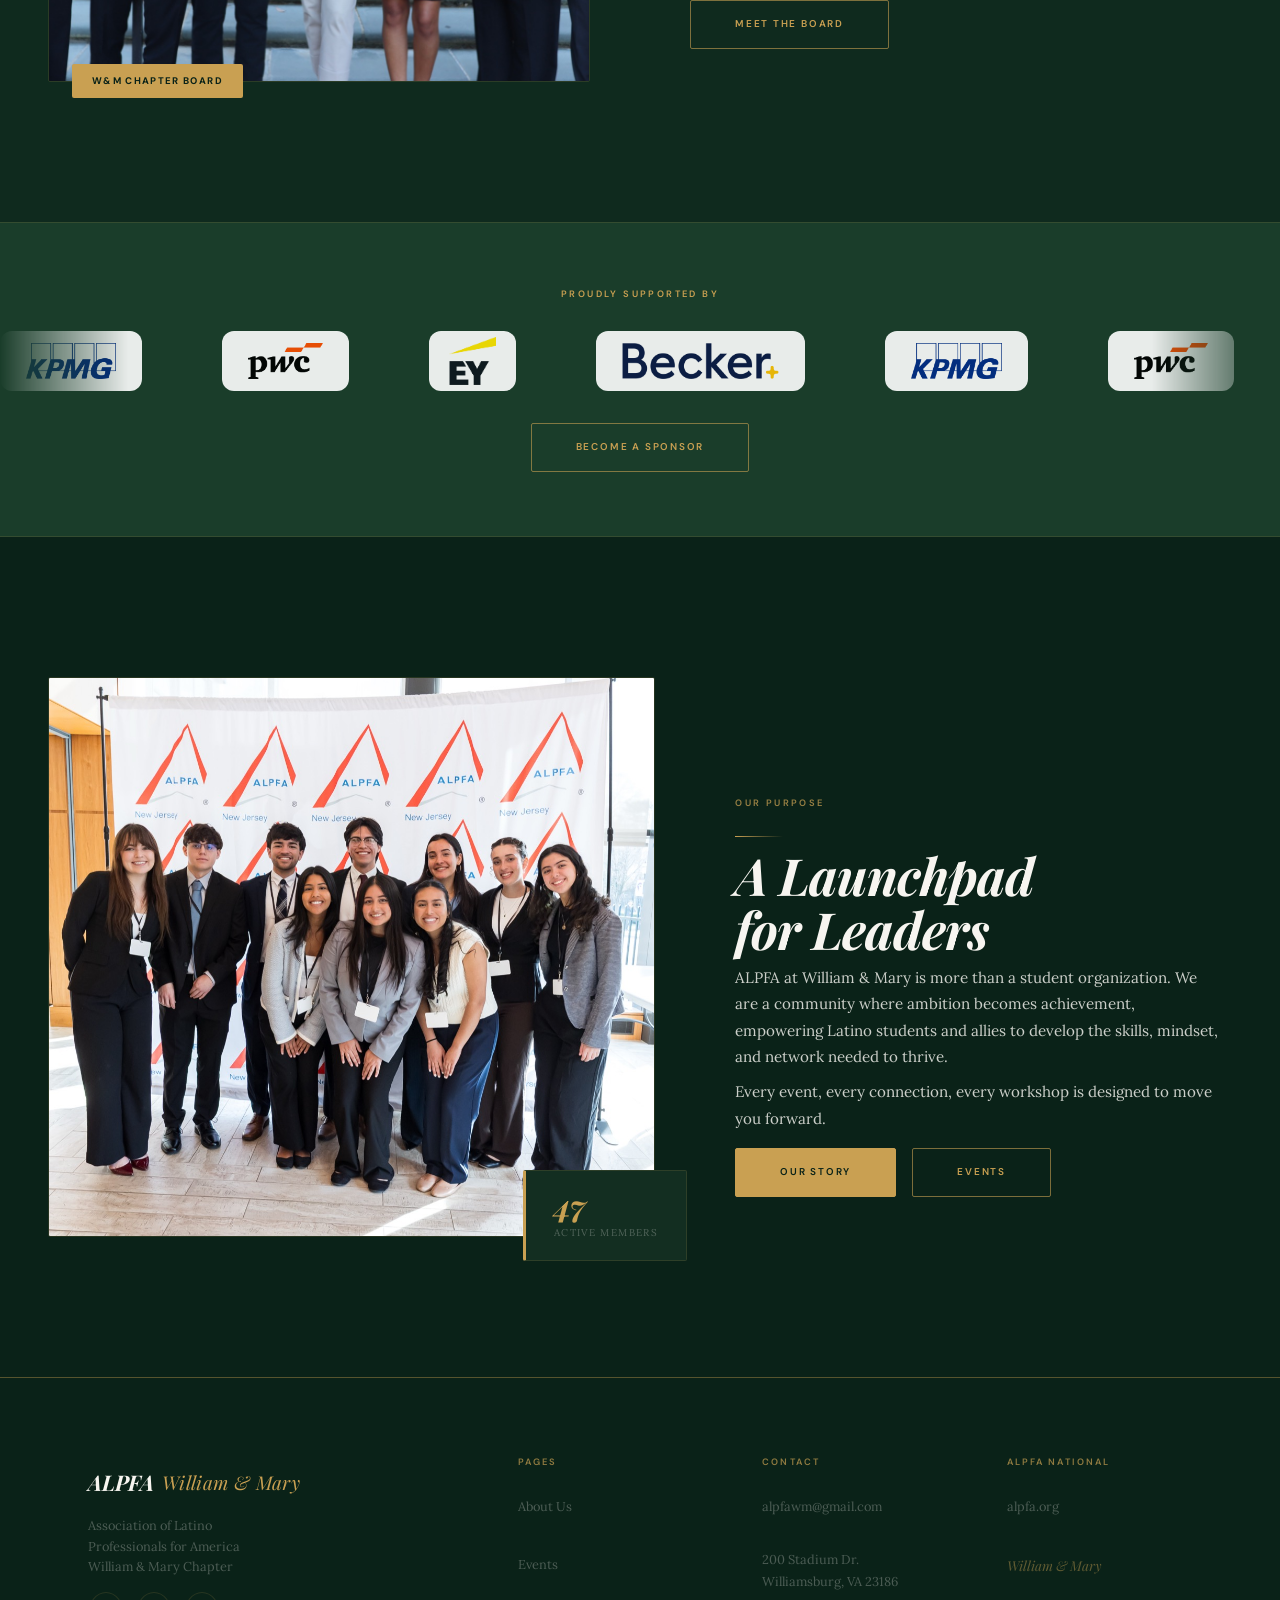
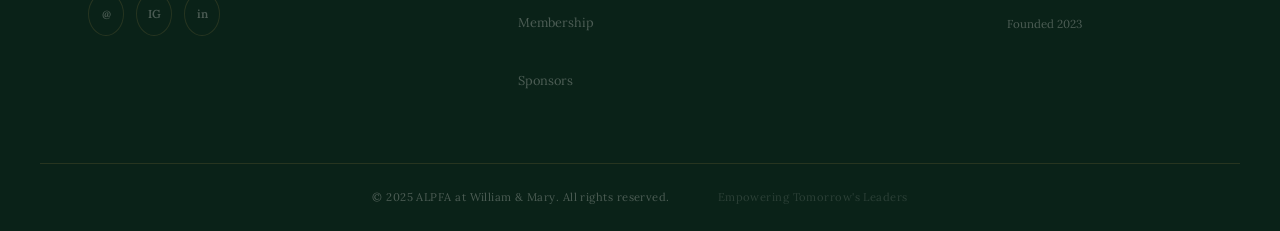
==== commit b4527d03: "Fix mobile hero spacing and iPhone notch handling - Reduce hero-content top padding on mobile (nav+8" ====
--- a/index.html
+++ b/index.html
@@ -2,7 +2,7 @@
 <html lang="en">
 <head>
   <meta charset="UTF-8" />
-  <meta name="viewport" content="width=device-width, initial-scale=1.0" />
+  <meta name="viewport" content="width=device-width, initial-scale=1.0, viewport-fit=cover" />
   <title>ALPFA at William & Mary</title>
   <link rel="preconnect" href="https://fonts.googleapis.com" />
   <link rel="preconnect" href="https://fonts.gstatic.com" crossorigin />
--- a/css/style.css
+++ b/css/style.css
@@ -307,7 +307,8 @@
   position: fixed;
   top: 0; left: 0; right: 0;
   z-index: 9000;
-  height: var(--nav-h);
+  height: calc(var(--nav-h) + env(safe-area-inset-top, 0px));
+  padding-top: env(safe-area-inset-top, 0px);
   background: var(--glass);
   backdrop-filter: blur(28px);
   -webkit-backdrop-filter: blur(28px);
@@ -410,7 +411,7 @@
 .mobile-nav {
   display: flex;
   position: fixed;
-  top: var(--nav-h);
+  top: calc(var(--nav-h) + env(safe-area-inset-top, 0px));
   left: 0; right: 0;
   background: rgba(8,28,18,0.98);
   backdrop-filter: blur(20px);
@@ -2451,8 +2452,8 @@
   }
   .hero-content {
     grid-template-columns: 1fr !important;
-    padding: calc(var(--nav-h) + 32px) 24px 64px !important;
-    gap: 32px !important;
+    padding: calc(var(--nav-h) + 8px) 24px 48px !important;
+    gap: 20px !important;
   }
   .hero-right-col {
     display: flex !important;
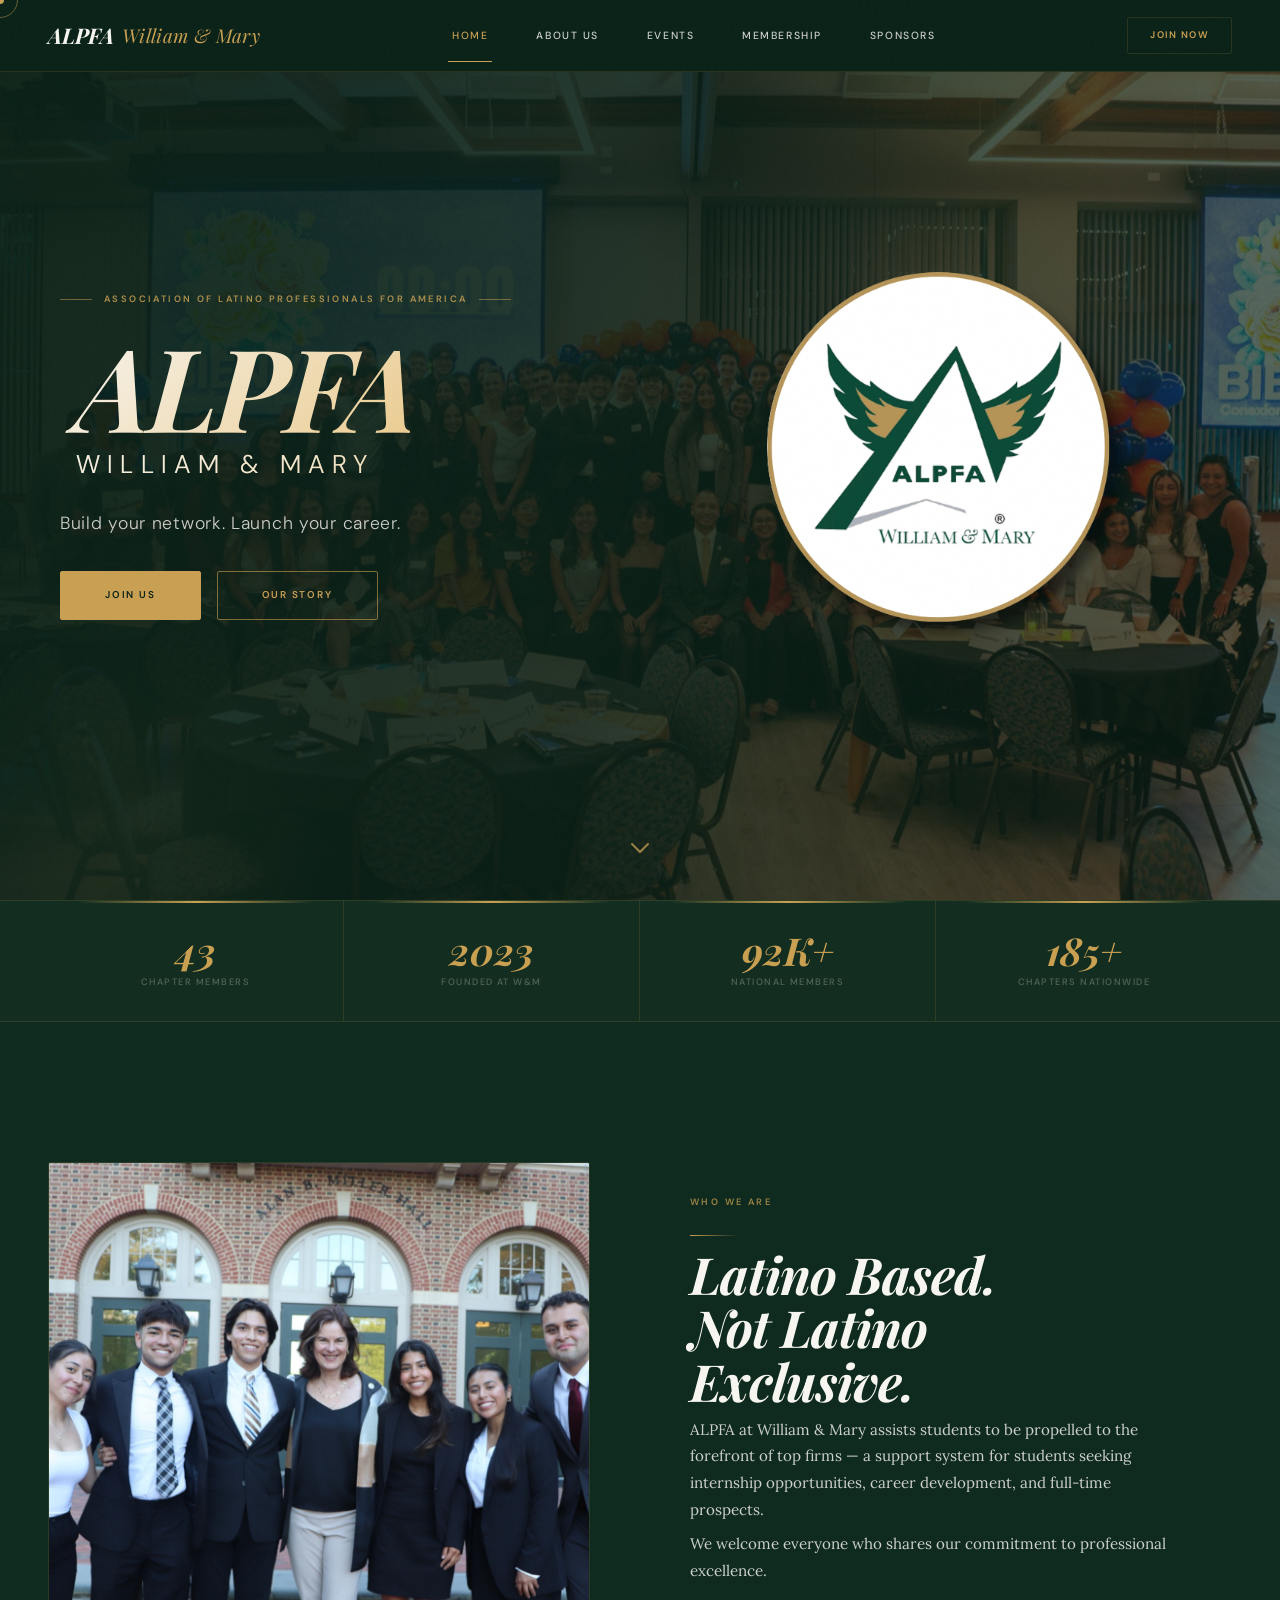
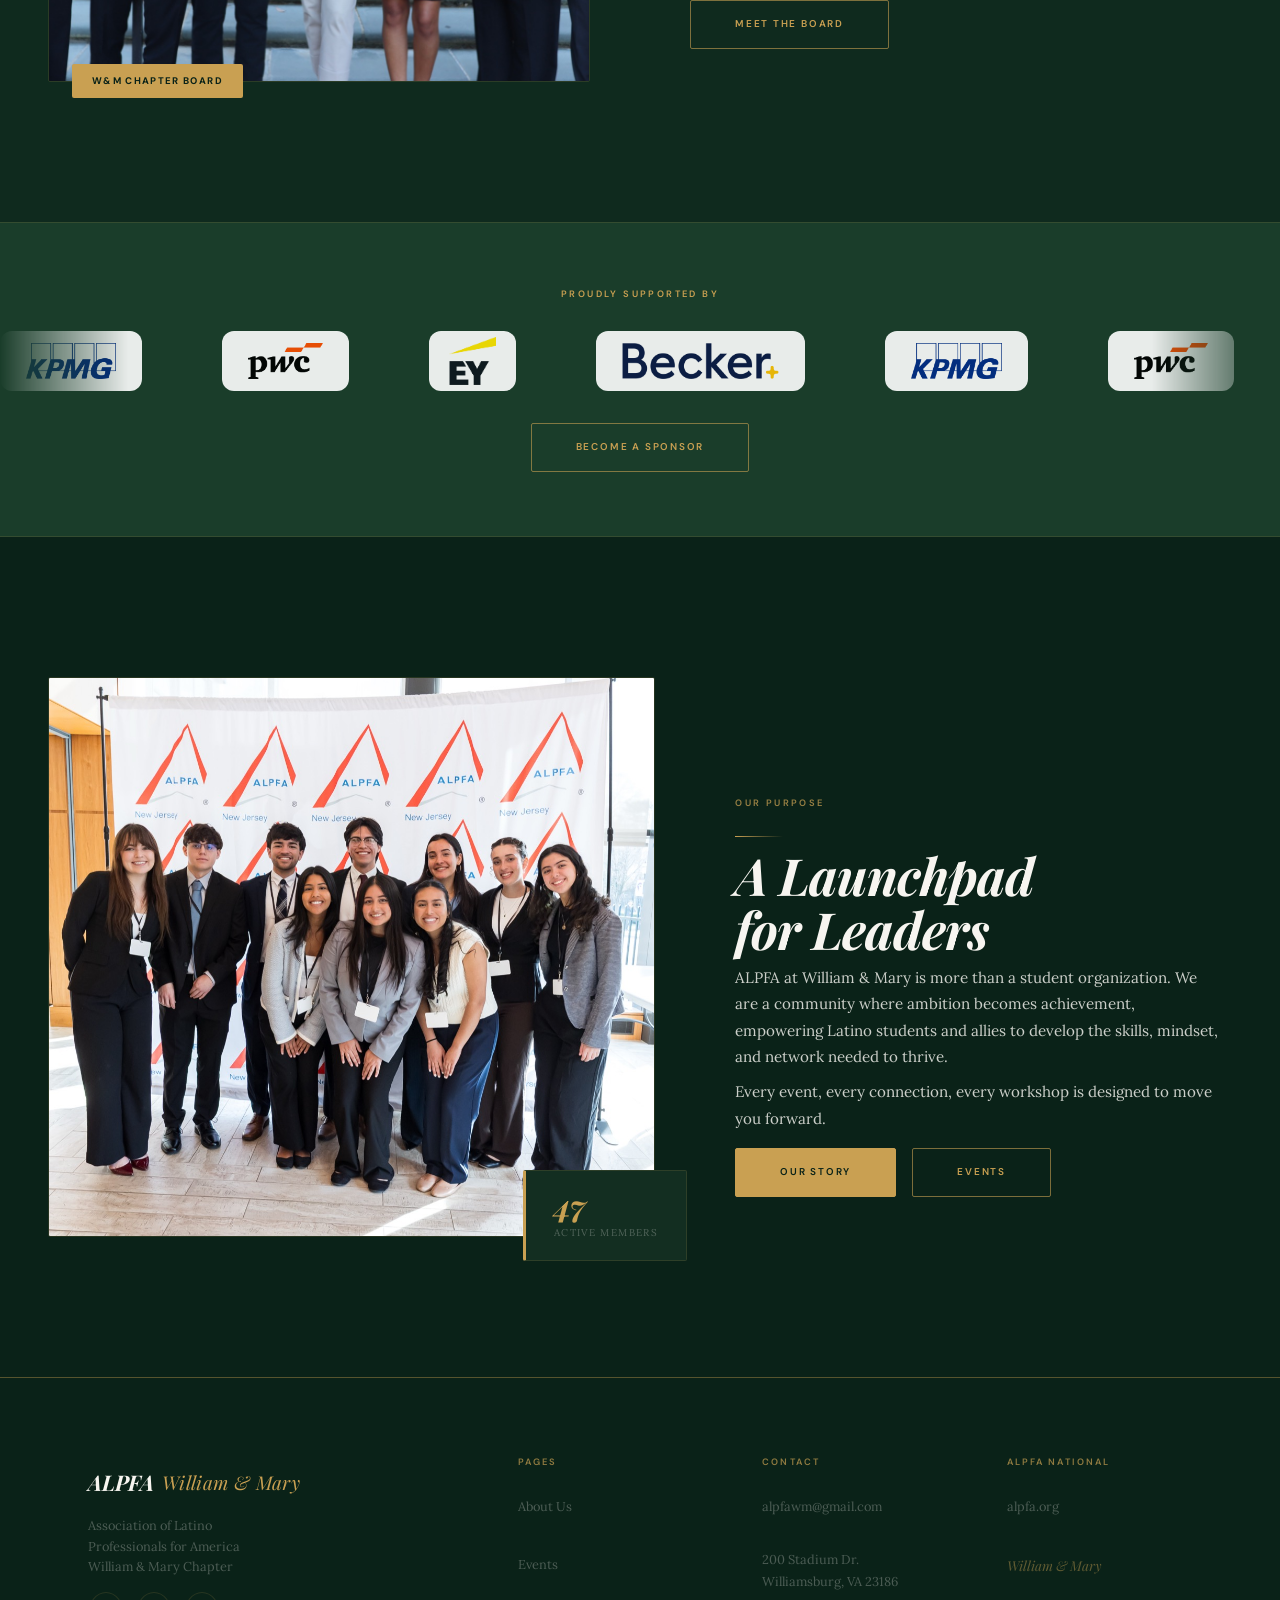
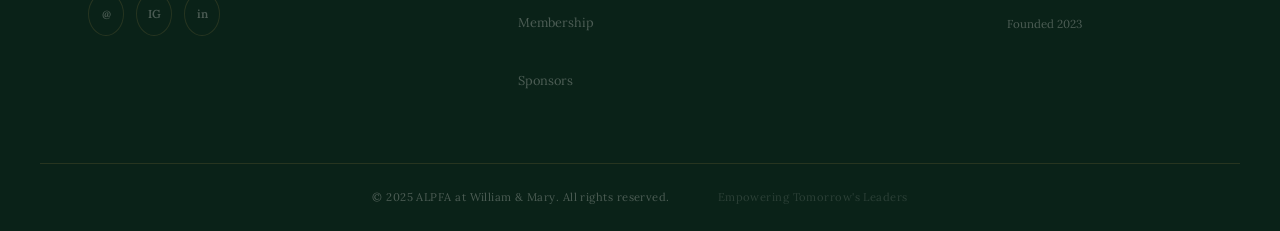
==== commit 70b002bb: "Fix iOS status bar / notch color - Add theme-color #0A2218 meta to all pages - Add apple-mobile-web-" ====
--- a/index.html
+++ b/index.html
@@ -3,6 +3,9 @@
 <head>
   <meta charset="UTF-8" />
   <meta name="viewport" content="width=device-width, initial-scale=1.0, viewport-fit=cover" />
+  <meta name="theme-color" content="#0A2218" />
+  <meta name="apple-mobile-web-app-capable" content="yes" />
+  <meta name="apple-mobile-web-app-status-bar-style" content="black-translucent" />
   <title>ALPFA at William & Mary</title>
   <link rel="preconnect" href="https://fonts.googleapis.com" />
   <link rel="preconnect" href="https://fonts.gstatic.com" crossorigin />
--- a/css/style.css
+++ b/css/style.css
@@ -37,6 +37,7 @@
   font-size: 16px;
   cursor: none;
   overflow-x: hidden;
+  background: var(--green-deep);
 }
 
 body {
@@ -309,7 +310,7 @@
   z-index: 9000;
   height: calc(var(--nav-h) + env(safe-area-inset-top, 0px));
   padding-top: env(safe-area-inset-top, 0px);
-  background: var(--glass);
+  background: var(--green-deep);
   backdrop-filter: blur(28px);
   -webkit-backdrop-filter: blur(28px);
   border-bottom: 1px solid var(--gold-dim);
@@ -318,7 +319,20 @@
 
 #nav.scrolled { background: rgba(8,28,18,0.97); }
 
+/* Fill the notch/status-bar zone with solid dark green at all times */
+#nav::before {
+  content: '';
+  position: absolute;
+  top: 0;
+  left: 0; right: 0;
+  height: env(safe-area-inset-top, 0px);
+  background: var(--green-deep);
+  z-index: 0;
+}
+
 .nav-inner {
+  position: relative;
+  z-index: 1;
   max-width: 1280px;
   margin: 0 auto;
   padding: 0 48px;
@@ -2452,7 +2466,7 @@
   }
   .hero-content {
     grid-template-columns: 1fr !important;
-    padding: calc(var(--nav-h) + 8px) 24px 48px !important;
+    padding: calc(var(--nav-h) - 4px) 24px 48px !important;
     gap: 20px !important;
   }
   .hero-right-col {
@@ -2460,6 +2474,7 @@
     order: -1;
     justify-content: center;
     padding-left: 0 !important;
+    margin-left: 48px !important;
   }
   .hero-text {
     text-align: center;
@@ -2493,7 +2508,9 @@
     gap: 24px !important;
   }
   .stay-loop-inner .btn { align-self: center; }
-  .events-grid { grid-template-columns: 1fr; }
+  .events-grid { grid-template-columns: 1fr; gap: 20px; margin-top: 32px; }
+  .events-grid .event-thumb { aspect-ratio: 5/2; }
+  .events-grid .event-body { padding: 20px; }
   .carousel-wrap { margin-top: 36px; }
   .carousel-caption { font-size: 0.78rem; }
 
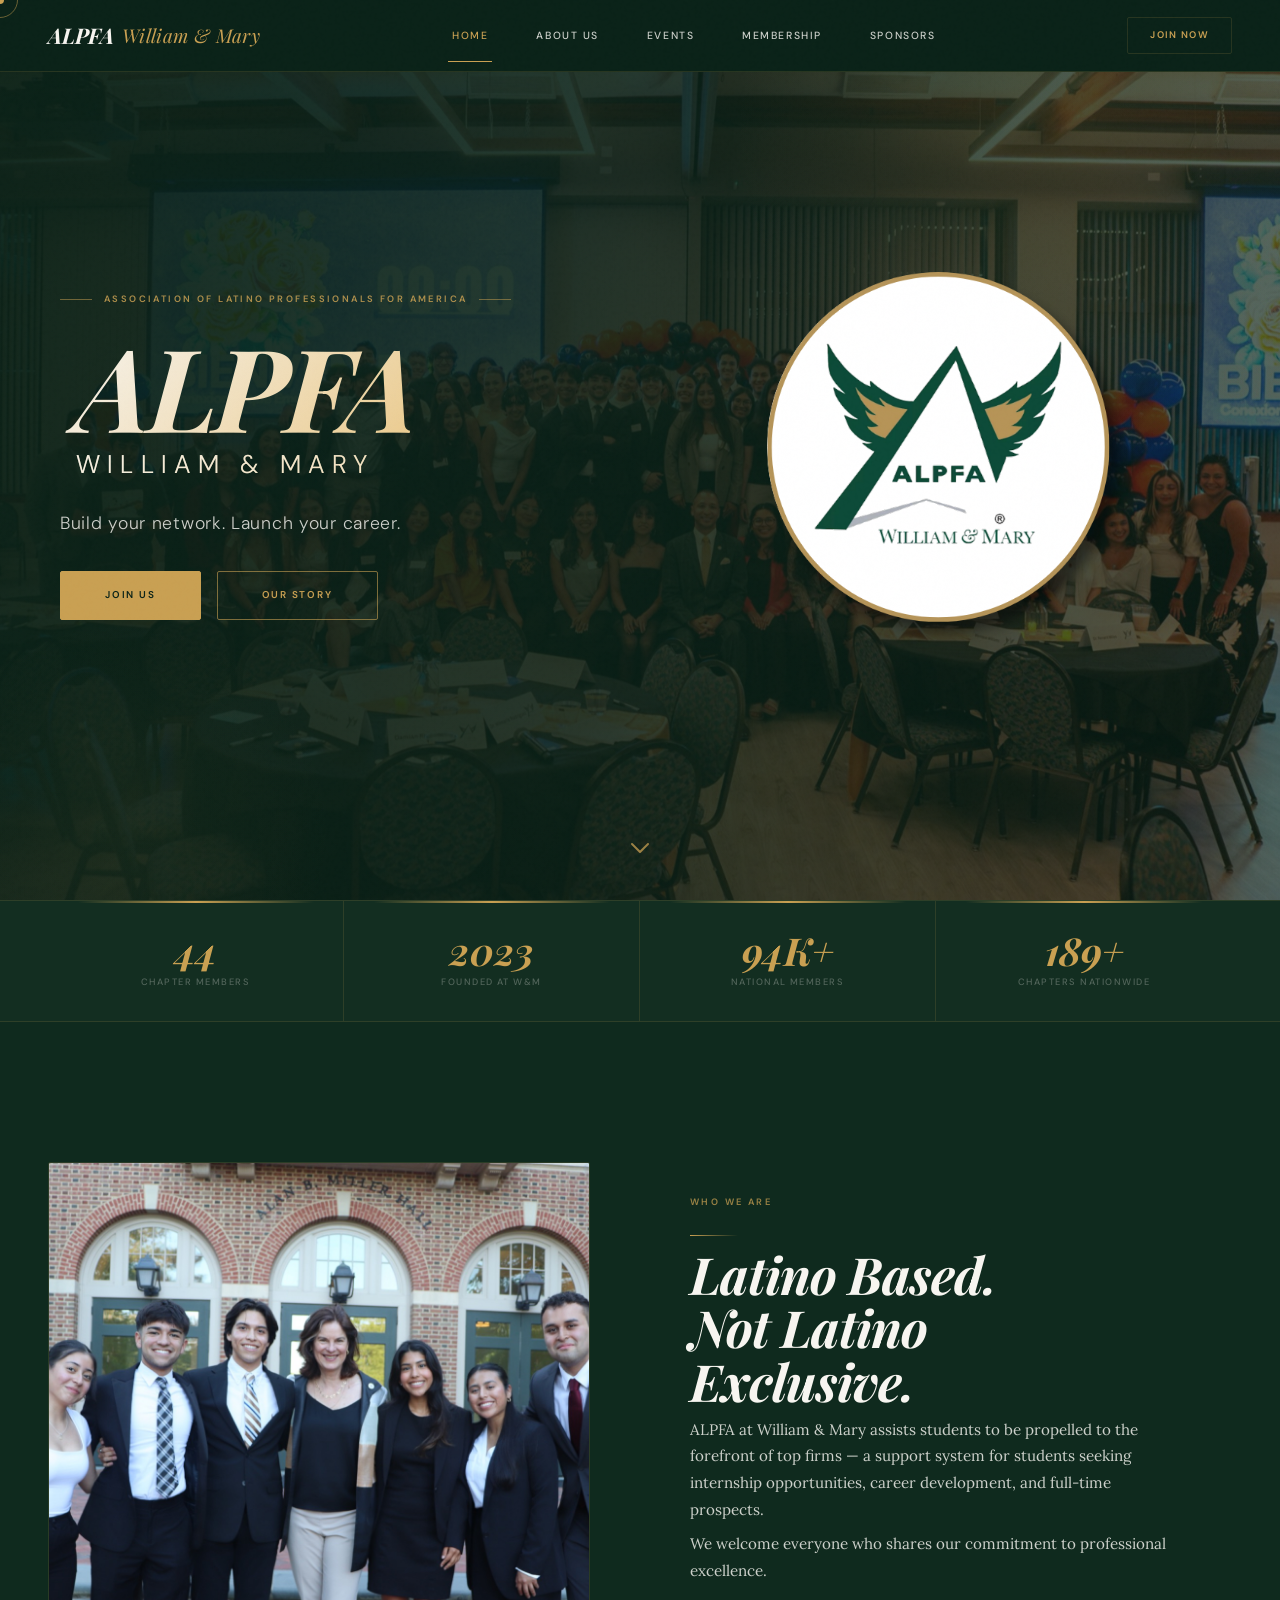
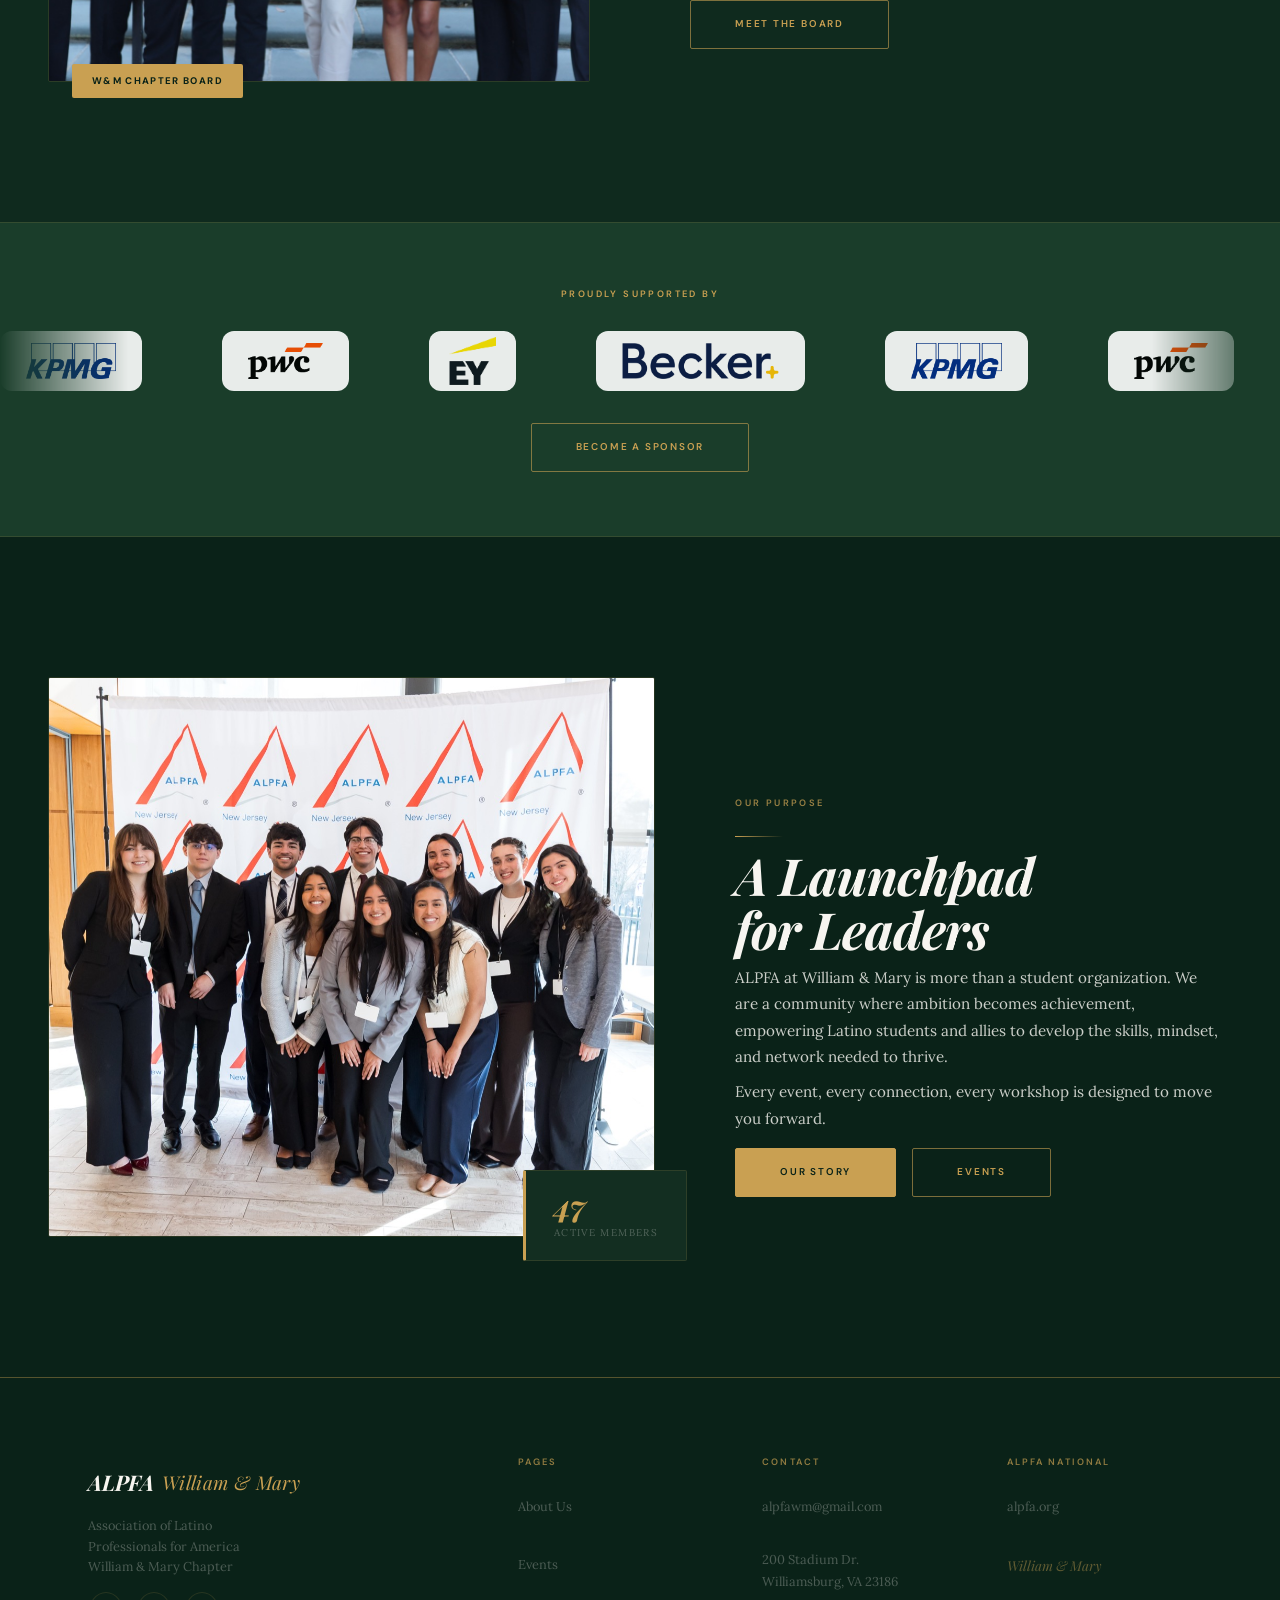
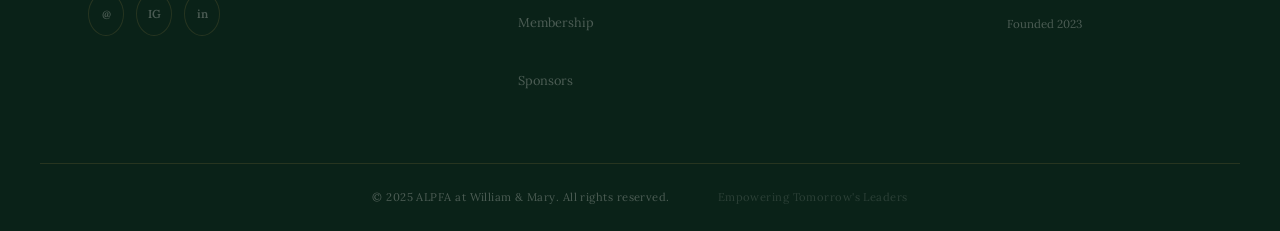
==== commit 0c60866f: "Simplify notch fix: solid nav always, remove theme-color mismatch - Nav background is always solid -" ====
--- a/index.html
+++ b/index.html
@@ -3,7 +3,6 @@
 <head>
   <meta charset="UTF-8" />
   <meta name="viewport" content="width=device-width, initial-scale=1.0, viewport-fit=cover" />
-  <meta name="theme-color" content="#0A2218" />
   <meta name="apple-mobile-web-app-capable" content="yes" />
   <meta name="apple-mobile-web-app-status-bar-style" content="black-translucent" />
   <title>ALPFA at William & Mary</title>
--- a/css/style.css
+++ b/css/style.css
@@ -311,24 +311,11 @@
   height: calc(var(--nav-h) + env(safe-area-inset-top, 0px));
   padding-top: env(safe-area-inset-top, 0px);
   background: var(--green-deep);
-  backdrop-filter: blur(28px);
-  -webkit-backdrop-filter: blur(28px);
   border-bottom: 1px solid var(--gold-dim);
   transition: background 0.4s ease;
 }
 
-#nav.scrolled { background: rgba(8,28,18,0.97); }
-
-/* Fill the notch/status-bar zone with solid dark green at all times */
-#nav::before {
-  content: '';
-  position: absolute;
-  top: 0;
-  left: 0; right: 0;
-  height: env(safe-area-inset-top, 0px);
-  background: var(--green-deep);
-  z-index: 0;
-}
+#nav.scrolled { background: var(--green-deep); }
 
 .nav-inner {
   position: relative;
